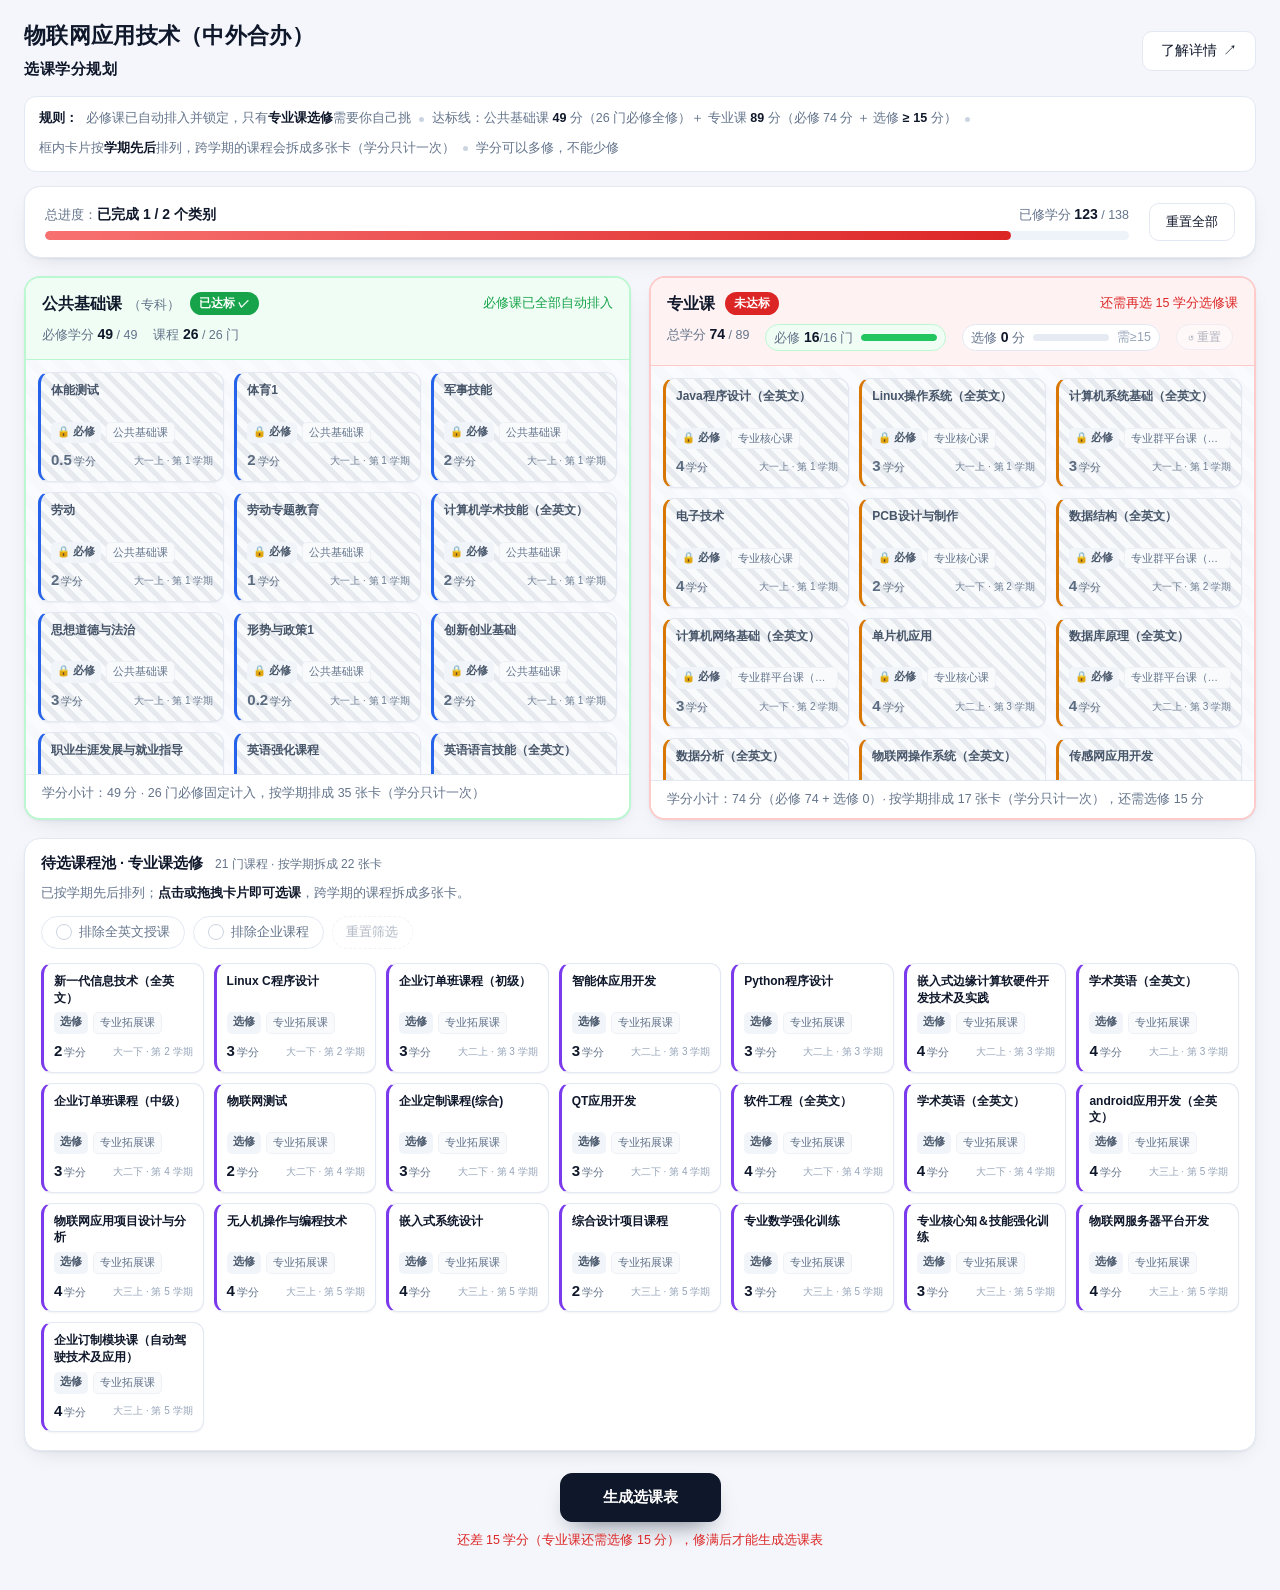
==== index.html @ 0d2ac656 "Add files via upload" ====
<!DOCTYPE html>
<html lang="zh-CN">
<head>
<meta charset="UTF-8">
<meta name="viewport" content="width=device-width, initial-scale=1">
<title>物联网应用技术（中外合办）· 选课学分规划</title>
<style>
  :root{
    --bg:#f4f6fb;
    --panel:#ffffff;
    --line:#e3e8f2;
    --text:#0f172a;
    --muted:#64748b;
    --faint:#94a3b8;
    --bad:#dc2626;
    --bad-soft:#fef2f2;
    --bad-line:#fecaca;
    --ok:#16a34a;
    --ok-soft:#f0fdf4;
    --ok-line:#bbf7d0;
    --public:#2563eb;
    --public-soft:#eff6ff;
    --req:#d97706;
    --req-soft:#fffbeb;
    --elec:#7c3aed;
    --elec-soft:#f5f3ff;
    --shadow:0 1px 2px rgba(15,23,42,.05), 0 8px 24px -12px rgba(15,23,42,.18);
  }
  *{box-sizing:border-box;}
  html,body{margin:0;padding:0;}
  body{
    background:var(--bg);
    color:var(--text);
    font-family:-apple-system,BlinkMacSystemFont,"PingFang SC","Hiragino Sans GB","Microsoft YaHei","Segoe UI",sans-serif;
    font-size:14px;
    line-height:1.5;
    padding:22px 24px 40px;
    -webkit-font-smoothing:antialiased;
  }
  .wrap{max-width:1400px;margin:0 auto;}

  /* ---------- 顶部专业标题 ---------- */
  .page-head{
    display:flex;align-items:center;gap:16px;flex-wrap:wrap;margin-bottom:16px;
  }
  .page-head-text{flex:1 1 320px;min-width:0;}
  .page-title{margin:0;font-size:22px;font-weight:700;letter-spacing:.3px;line-height:1.3;}
  .page-sub{margin:7px 0 0;font-size:15px;font-weight:700;color:var(--text);letter-spacing:.5px;}
  .detail-btn{
    flex:0 0 auto;
    border:1px solid var(--line);background:#fff;color:var(--text);
    font-family:inherit;font-size:13.5px;font-weight:500;
    padding:10px 18px;border-radius:10px;cursor:pointer;transition:.16s;
    display:inline-flex;align-items:center;gap:6px;white-space:nowrap;
    -webkit-tap-highlight-color:transparent;
  }
  .detail-btn:hover{background:#f8fafc;border-color:#cbd5e1;}
  .detail-btn:active{transform:scale(.97);}

  /* ---------- 顶部 ---------- */
  .topbar{
    background:var(--panel);border:1px solid var(--line);border-radius:16px;
    padding:16px 20px;box-shadow:var(--shadow);
    display:flex;align-items:center;gap:20px;flex-wrap:wrap;
  }
  .progress-area{flex:1;min-width:280px;}
  .progress-head{display:flex;justify-content:space-between;align-items:baseline;font-size:12.5px;color:var(--muted);margin-bottom:6px;}
  .progress-head b{font-size:14px;color:var(--text);}
  .bar{height:9px;border-radius:99px;background:#eef2f9;overflow:hidden;}
  /* 总进度条：学分不够 = 红，学分够了 = 绿 */
  .bar > i{display:block;height:100%;width:0;border-radius:99px;background:linear-gradient(90deg,#f87171,#dc2626);transition:width .35s ease, background .3s;}
  .bar.allok > i{background:linear-gradient(90deg,#4ade80,#16a34a);}
  .reset{
    border:1px solid var(--line);background:#fff;color:var(--text);
    padding:9px 16px;border-radius:10px;font-size:13px;cursor:pointer;font-family:inherit;
    transition:.18s;white-space:nowrap;
  }
  .reset:hover{background:#f8fafc;border-color:#cbd5e1;}
  .reset:active{transform:scale(.97);}

  .rules{
    margin:0 0 14px;color:var(--muted);font-size:12.5px;line-height:1.75;
    display:flex;gap:8px;align-items:center;flex-wrap:wrap;
    padding:11px 14px;background:#fff;border:1px solid var(--line);border-radius:12px;
  }
  .rules > span:first-child{color:var(--text);font-weight:600;}
  .rules b{color:var(--text);}
  .rules .dot{width:5px;height:5px;border-radius:99px;background:#cbd5e1;}

  /* ---------- 类别框 ---------- */
  .zones{display:grid;grid-template-columns:1fr 1fr;gap:18px;margin-top:18px;}
  @media (max-width:980px){.zones{grid-template-columns:1fr;}}

  .zone{
    background:var(--panel);border:2px solid var(--bad-line);border-radius:16px;
    display:flex;flex-direction:column;overflow:hidden;
    transition:border-color .25s, box-shadow .25s;
    box-shadow:var(--shadow);
  }
  .zone.ok{border-color:var(--ok-line);}
  .zone.over{border-color:#93c5fd;box-shadow:0 0 0 4px #dbeafe;}
  .zone.deny{animation:shake .38s;}
  @keyframes shake{
    0%,100%{transform:translateX(0);}
    20%{transform:translateX(-6px);}
    45%{transform:translateX(5px);}
    70%{transform:translateX(-3px);}
  }
  .zone-head{padding:14px 16px;background:var(--bad-soft);border-bottom:1px solid var(--bad-line);transition:.25s;}
  .zone.ok .zone-head{background:var(--ok-soft);border-bottom-color:var(--ok-line);}
  .zh-row1{display:flex;align-items:center;gap:10px;flex-wrap:wrap;}
  .zh-title{font-size:15.5px;font-weight:600;display:flex;align-items:baseline;gap:6px;}
  .zh-title small{font-weight:400;color:var(--muted);font-size:12.5px;}
  .badge{
    font-size:11.5px;padding:3px 9px;border-radius:99px;font-weight:600;
    background:var(--bad);color:#fff;white-space:nowrap;
  }
  .zone.ok .badge{background:var(--ok);}
  .zh-msg{margin-left:auto;font-size:12.5px;color:var(--bad);font-weight:500;text-align:right;}
  .zone.ok .zh-msg{color:var(--ok);}
  .zh-stats{display:flex;gap:16px;flex-wrap:wrap;margin-top:9px;font-size:12.5px;color:var(--muted);}
  .zh-stats b{color:var(--text);font-size:14px;}
  .mini{display:flex;align-items:center;gap:8px;padding:2px 8px;border-radius:99px;background:#fff;border:1px solid var(--line);}
  .mini .bar{width:76px;height:7px;background:#e6ebf3;}
  .mini .bar > i{background:#f59e0b;}
  .mini.done{border-color:var(--ok-line);background:var(--ok-soft);}
  .mini.done .bar > i{background:#22c55e;}
  /* 选修进度条后面的「重置」按钮（清空已选选修课） */
  .mini-btn{
    display:inline-flex;align-items:center;gap:4px;
    border:1px solid var(--line);background:#fff;color:var(--muted);
    font-family:inherit;font-size:12px;line-height:1;
    padding:0 11px;height:26px;border-radius:99px;white-space:nowrap;
    cursor:pointer;transition:.15s;-webkit-tap-highlight-color:transparent;
  }
  .mini-btn:hover{border-color:#cbd5e1;color:var(--text);background:#f8fafc;}
  .mini-btn:active{transform:scale(.95);}
  .mini-btn.empty{opacity:.5;}

  .zone-body{
    padding:12px;min-height:190px;max-height:46vh;overflow-y:auto;
    background:
      repeating-linear-gradient(45deg,#fafbfe 0 10px,#f6f8fc 10px 20px);
    display:grid;grid-template-columns:repeat(auto-fill,minmax(160px,1fr));
    /* 关键：显式声明行为 max-content。否则本容器是"有确定高度的滚动容器"时，
       Blink 会按 min-content 算行高（=卡片 min-height 96px），
       内容更高的卡片就会把底部学分挤出卡片外。 */
    grid-auto-rows:max-content;
    gap:10px;align-content:start;flex:1;
  }
  .zone-body::-webkit-scrollbar{width:8px;}
  .zone-body::-webkit-scrollbar-thumb{background:#d8dfec;border-radius:99px;}
  .zone-body.empty{display:flex;align-items:center;justify-content:center;}
  .zone-body.empty::after{
    content:attr(data-ph);color:var(--faint);font-size:13px;
    border:1.5px dashed #cbd5e1;border-radius:12px;padding:26px 34px;text-align:center;
  }
  .zone-foot{padding:9px 16px;border-top:1px solid var(--line);font-size:12.5px;color:var(--muted);background:#fff;}

  /* ---------- 卡片 ---------- */
  /* 关键：卡片内所有文本一律单行截断，卡片高度因此完全确定，不会出现"内容把学分挤出卡片" */
  .card{
    background:#fff;border:1px solid var(--line);border-left:3px solid var(--public);
    border-radius:11px;padding:9px 10px;cursor:grab;user-select:none;
    box-shadow:0 1px 2px rgba(15,23,42,.05);
    transition:transform .15s, box-shadow .15s, border-color .15s;
    display:flex;flex-direction:column;gap:6px;min-height:96px;min-width:0;
  }
  .card:hover{transform:translateY(-2px);box-shadow:0 6px 16px -8px rgba(15,23,42,.35);}
  .card:active{cursor:grabbing;}
  .card.dragging{opacity:.4;transform:scale(.96);}
  .card.c-major-req{border-left-color:var(--req);}
  .card.c-major-elec{border-left-color:var(--elec);}
  /* 必修课：开局已自动排入，固定不可拖动 */
  .card.locked{position:relative;cursor:default;background:#f8fafc;}
  .card.locked::after{
    content:'';position:absolute;inset:0;border-radius:9px;pointer-events:none;
    background:repeating-linear-gradient(45deg,
      rgba(100,116,139,.12) 0px, rgba(100,116,139,.12) 5px,
      rgba(100,116,139,0)   5px, rgba(100,116,139,0)   12px);
  }
  .card.locked > *{position:relative;z-index:1;}
  .card.locked:hover{transform:none;box-shadow:0 1px 2px rgba(15,23,42,.05);}
  .card.locked:active{cursor:default;}
  .card.locked .c-name{color:#475569;}
  .card.locked .c-credit,.card.locked .c-credit b{color:#5b6b80;}
  .c-lock{font-size:10px;color:#6f7f95;white-space:nowrap;}
  /* 课程名：字号调小 + 固定两行高度。
     固定高度让卡片的字高贡献确定，网格行高不会再被算小 → 学分永远不会被挤出卡片。
     （此前用 -webkit-line-clamp 时它的内在高度贡献不可靠，是名字消失/内容溢出的根源。） */
  .c-name{font-size:12px;font-weight:600;line-height:1.4;
    flex:0 0 auto;min-width:0;height:2.8em;overflow:hidden;
    word-break:break-word;overflow-wrap:anywhere;}
  /* 标签行：永不换行，属性标签按需省略 */
  .c-meta{display:flex;gap:5px;flex-wrap:nowrap;flex:0 0 auto;min-width:0;overflow:hidden;}
  .tag{font-size:10.5px;padding:2px 6px;border-radius:5px;white-space:nowrap;line-height:1.5;}
  .t-type{background:#f1f5f9;color:#475569;font-weight:600;flex:0 0 auto;}
  .t-attr{background:#f8fafc;color:var(--muted);border:1px solid #eef2f7;
    flex:0 1 auto;min-width:0;overflow:hidden;text-overflow:ellipsis;}
  .c-foot{margin-top:auto;display:flex;align-items:center;justify-content:space-between;
    gap:5px;flex:0 0 auto;min-width:0;}
  .c-credit{font-size:11px;color:var(--muted);flex:0 0 auto;white-space:nowrap;}
  .c-credit b{font-size:15px;color:var(--text);margin-right:2px;}
  /* 学期标签形如「大三上 · 第 5 学期」，字数固定，字号略小以留出安全余量（跨平台字体差异也不会断尾） */
  .c-term,.c-lock{min-width:0;overflow:hidden;text-overflow:ellipsis;white-space:nowrap;text-align:right;}
  .c-term{font-size:10px;color:var(--faint);}
  .c-cat{font-size:10px;color:#cbd5e1;}

  /* ---------- 课程池 ---------- */
  .pool{
    margin-top:18px;background:var(--panel);border:1px solid var(--line);
    border-radius:16px;padding:14px 16px 18px;box-shadow:var(--shadow);
  }
  .pool-head{display:flex;align-items:center;gap:12px;flex-wrap:wrap;margin-bottom:8px;}
  .pool-head h2{font-size:14.5px;margin:0;font-weight:600;}
  .pool-head .count{font-size:12px;color:var(--muted);}
  .pool-desc{margin:0 0 12px;font-size:12.5px;color:var(--muted);line-height:1.7;}
  .pool-desc b{color:var(--text);}
  .pool-tools{display:flex;gap:8px;flex-wrap:wrap;margin-bottom:14px;}
  /* 筛选器开关（去掉斜杠式开关，用圆点 + aria-pressed 表示状态） */
  .opt-chip{
    display:inline-flex;align-items:center;gap:7px;
    border:1px solid var(--line);background:#fff;color:var(--muted);
    font-family:inherit;font-size:12.5px;padding:7px 14px;border-radius:99px;
    cursor:pointer;transition:.16s;-webkit-tap-highlight-color:transparent;
  }
  .opt-chip::before{
    content:'';width:14px;height:14px;border-radius:50%;
    border:1.5px solid #cbd5e1;flex:0 0 auto;transition:.16s;
  }
  .opt-chip:hover{border-color:#cbd5e1;color:var(--text);}
  .opt-chip:active{transform:scale(.97);}
  .opt-chip[aria-pressed="true"]{background:#0f172a;border-color:#0f172a;color:#fff;}
  .opt-chip[aria-pressed="true"]::before{
    border-color:#fff;background:#fff;box-shadow:inset 0 0 0 3px #0f172a;
  }
  /* 「重置筛选」：动作按钮而非开关，无圆点，样式更轻 */
  .opt-chip.plain{padding-left:13px;color:#64748b;border-style:dashed;}
  .opt-chip.plain::before{display:none;}
  .opt-chip.plain:hover{background:#f8fafc;border-style:solid;border-color:#cbd5e1;color:var(--text);}
  /* 没有任何筛选器开启时置灰（点了会提示无需重置） */
  .opt-chip.plain.empty{opacity:.5;}
  .opt-chip.plain.empty:hover{background:#fff;border-style:dashed;border-color:var(--line);color:#64748b;}
  .pool-body{
    display:grid;grid-template-columns:repeat(auto-fill,minmax(160px,1fr));
    grid-auto-rows:max-content;   /* 同上：行高按内容算，避免卡片内容溢出卡片 */
    gap:10px;align-content:start;min-height:120px;
  }
  .pool-body.over{outline:2px dashed #93c5fd;outline-offset:6px;border-radius:12px;}
  .pool-empty{grid-column:1/-1;color:var(--faint);font-size:13px;text-align:center;padding:30px 0;}

  /* ---------- 提示 ---------- */
  #toast{
    position:fixed;left:50%;bottom:28px;transform:translate(-50%,26px);
    background:#0f172a;color:#fff;font-size:13px;padding:11px 20px;border-radius:11px;
    opacity:0;pointer-events:none;transition:.28s;z-index:99;box-shadow:0 12px 30px -10px rgba(0,0,0,.5);max-width:80vw;
  }
  #toast.show{opacity:1;transform:translate(-50%,0);}
  .done-banner{
    display:none;margin-top:14px;padding:12px 18px;border-radius:12px;
    background:var(--ok-soft);border:1px solid var(--ok-line);color:#15803d;
    font-size:13.5px;font-weight:600;align-items:center;gap:9px;
  }
  .done-banner.show{display:flex;}

  /* ---------- 返回顶部（右下角，距底部 = 视口高度的 1/5） ---------- */
  .to-top{
    position:fixed;right:20px;z-index:120;
    bottom:20vh;                    /* 五分之一处（旧浏览器兜底） */
    bottom:max(24px, 20vh);         /* 视口很矮时至少留 24px，避免贴底 */
    width:46px;height:46px;border-radius:50%;
    border:1px solid #0f172a;background:#0f172a;color:#fff;
    font-family:inherit;font-size:19px;line-height:1;cursor:pointer;
    display:flex;align-items:center;justify-content:center;
    box-shadow:0 10px 24px -8px rgba(15,23,42,.5);
    opacity:0;visibility:hidden;pointer-events:none;transform:translateY(12px);
    transition:opacity .22s, transform .22s, visibility 0s .22s, background .15s, border-color .15s;
    -webkit-tap-highlight-color:transparent;
  }
  .to-top.show{
    opacity:1;visibility:visible;pointer-events:auto;transform:none;
    transition:opacity .22s, transform .22s, visibility 0s 0s, background .15s, border-color .15s;
  }
  .to-top:hover{background:#1e293b;border-color:#1e293b;}
  .to-top:active{transform:scale(.93);}

  /* ---------- 达标提示框 ---------- */
  .modal-mask{
    position:fixed;inset:0;z-index:200;padding:20px;
    background:rgba(15,23,42,.42);
    display:flex;align-items:center;justify-content:center;
    opacity:0;transition:opacity .22s;
  }
  .modal-mask[hidden]{display:none;}
  .modal-mask.show{opacity:1;}
  .modal{
    width:100%;max-width:400px;background:#fff;border-radius:16px;
    padding:24px 20px 18px;text-align:center;
    box-shadow:0 24px 64px -20px rgba(15,23,42,.55);
    transform:translateY(14px) scale(.97);transition:transform .22s;
  }
  .modal-mask.show .modal{transform:none;}
  .modal-icon{font-size:32px;line-height:1;}
  .modal-title{margin:12px 0 0;font-size:16.5px;font-weight:600;letter-spacing:.2px;}
  .modal-text{margin:10px 0 0;font-size:13.5px;color:var(--muted);line-height:1.7;}
  .modal-text b{color:var(--text);}
  .modal-actions{display:flex;gap:10px;margin-top:20px;}
  .modal-btn{
    flex:1 1 0;min-width:0;padding:12px 14px;border-radius:11px;
    border:1px solid var(--line);background:#fff;color:var(--text);
    font-family:inherit;font-size:14px;cursor:pointer;transition:.15s;
    -webkit-tap-highlight-color:transparent;
  }
  .modal-btn:hover{background:#f8fafc;}
  .modal-btn:active{transform:scale(.98);}
  .modal-btn.primary{background:#0f172a;border-color:#0f172a;color:#fff;font-weight:500;}
  .modal-btn.primary:hover{background:#1e293b;border-color:#1e293b;}

  /* ---------- 页面最底部：生成选课表 ---------- */
  .bottom-actions{
    margin-top:22px;display:flex;flex-direction:column;align-items:center;gap:9px;
  }
  .gen-btn{
    font-family:inherit;font-size:15px;font-weight:600;color:#fff;
    background:#0f172a;border:1px solid #0f172a;border-radius:12px;
    padding:14px 42px;cursor:pointer;transition:.16s;
    box-shadow:0 12px 26px -14px rgba(15,23,42,.75);
    display:inline-flex;align-items:center;justify-content:center;gap:8px;
    -webkit-tap-highlight-color:transparent;
  }
  .gen-btn:hover{background:#1e293b;border-color:#1e293b;}
  .gen-btn:active{transform:scale(.98);}
  .bottom-hint{margin:0;font-size:12.5px;color:var(--bad);text-align:center;}
  .bottom-hint.ok{color:var(--ok);}

  /* ---------- 选课表（覆盖网页的白色图层） ---------- */
  .schedule{
    position:fixed;inset:0;z-index:300;background:#fff;
    display:flex;flex-direction:column;
    opacity:0;transform:translateY(10px);
    transition:opacity .24s, transform .24s;
  }
  .schedule[hidden]{display:none;}
  .schedule.show{opacity:1;transform:none;}
  .schedule-head{
    flex:0 0 auto;display:flex;align-items:center;gap:12px;flex-wrap:wrap;
    padding:12px 18px;background:#fff;border-bottom:1px solid var(--line);
  }
  .back-btn{
    border:1px solid var(--line);background:#fff;color:var(--text);
    font-family:inherit;font-size:13.5px;padding:8px 14px;border-radius:10px;cursor:pointer;
    display:inline-flex;align-items:center;gap:5px;transition:.15s;white-space:nowrap;
    -webkit-tap-highlight-color:transparent;
  }
  .back-btn:hover{background:#f8fafc;border-color:#cbd5e1;}
  .back-btn:active{transform:scale(.97);}
  .schedule-titles{flex:1 1 auto;min-width:0;}
  .schedule-title{margin:0;font-size:16px;font-weight:600;}
  .schedule-sub{margin:2px 0 0;font-size:12px;color:var(--muted);}
  .schedule-legend{display:flex;gap:14px;flex-wrap:wrap;font-size:12px;color:var(--muted);}
  .schedule-legend .lg{display:inline-flex;align-items:center;gap:5px;}
  .schedule-legend .lg::before{content:'';width:9px;height:9px;border-radius:3px;display:block;}
  .lg-pub::before{background:#2563eb;}
  .lg-req::before{background:#d97706;}
  .lg-elec::before{background:#7c3aed;}

  /* 导出 PDF（右上角，绿色） */
  .pdf-btn{
    border:1px solid #16a34a;background:#16a34a;color:#fff;
    font-family:inherit;font-size:13.5px;font-weight:600;padding:8px 16px;border-radius:10px;
    cursor:pointer;display:inline-flex;align-items:center;gap:6px;white-space:nowrap;
    transition:.15s;-webkit-tap-highlight-color:transparent;
    box-shadow:0 6px 14px -8px rgba(22,163,74,.9);
  }
  .pdf-btn:hover{background:#15803d;border-color:#15803d;}
  .pdf-btn:active{transform:scale(.97);}

  .schedule-body{flex:1 1 auto;overflow:auto;-webkit-overflow-scrolling:touch;padding-bottom:24px;}
  .schedule-table{width:100%;table-layout:fixed;border-collapse:separate;border-spacing:0;}
  .schedule-table thead th{
    position:sticky;top:0;z-index:2;background:#f8fafc;
    font-size:12.5px;font-weight:600;padding:10px 8px;text-align:left;
    border-bottom:1px solid var(--line);border-right:1px solid var(--line);
  }
  .schedule-table th.corner{width:58px;color:var(--muted);font-weight:500;}
  .schedule-table th.rowhead{
    width:58px;background:#f8fafc;font-size:13px;font-weight:600;
    text-align:center;vertical-align:middle;padding:10px 4px;
    border-right:1px solid var(--line);border-bottom:1px solid var(--line);
  }
  .schedule-table td{
    vertical-align:top;padding:0;
    border-right:1px solid var(--line);border-bottom:1px solid var(--line);
  }
  .cell-head{font-size:11.5px;color:var(--faint);padding:6px 9px;border-bottom:1px dashed #eef2f7;}
  .cell-list{display:flex;flex-direction:column;gap:4px;padding:8px 9px;}
  .s-chip{
    font-size:12px;line-height:1.35;padding:4px 7px;border-radius:6px;
    background:#f8fafc;color:var(--text);
    border-left:3px solid var(--public);word-break:break-word;
  }
  .s-chip.s-req{border-left-color:var(--req);}
  .s-chip.s-elec{border-left-color:var(--elec);background:#fcfaff;}
  .cell-empty{font-size:12px;color:#cbd5e1;}

  /* 打印 / 导出 PDF 的样式不写在这里：需要在「选课表打开时」才生效，
     而 @page{size:landscape} 无法用选择器限定范围。改由 JS 动态注入一份
     <style media="print">（见 SCHEDULE_PRINT_CSS / enablePrintScope），
     这样平时直接 ⌘P 打印主页面完全不受影响。 */

  /* ---------- 手机端适配 ---------- */
  @media (max-width:640px){
    body{padding:14px 12px 32px;}
    /* 顶部专业标题：标题独占一行，详情按钮整行通栏便于点按 */
    .page-head{gap:12px;margin-bottom:14px;}
    .page-head-text{flex:1 1 100%;}
    .page-title{font-size:19px;}
    .page-sub{font-size:14px;}
    .detail-btn{width:100%;justify-content:center;padding:12px 16px;font-size:14px;}
    .topbar{padding:14px;gap:12px;border-radius:14px;}
    .progress-area{min-width:100%;}
    .topbar .reset{width:100%;padding:12px;font-size:14px;border-radius:11px;}
    .rules{font-size:12px;gap:6px;padding:10px 12px;margin-bottom:12px;}

    .zones{gap:14px;margin-top:14px;}
    .zone-head{padding:12px;}
    .zh-row1{gap:8px;}
    .zh-title{font-size:15px;}
    .zh-msg{margin-left:0;width:100%;text-align:left;}
    .zh-stats{gap:8px 10px;font-size:12px;}
    .zh-stats b{font-size:13.5px;}
    .mini{padding:3px 9px;gap:7px;}
    .mini .bar{width:52px;}
    /* 手机上放大点按区域，方便手指操作 */
    .mini-btn{height:36px;padding:0 16px;font-size:13px;}
    .zone-body{padding:10px;min-height:150px;gap:8px;
      grid-template-columns:repeat(auto-fill,minmax(146px,1fr));}
    .zone-foot{font-size:12px;padding:9px 12px;}

    .pool{padding:12px 12px 16px;border-radius:14px;}
    .pool-head{gap:8px;}
    .pool-head h2{font-size:14px;}
    .pool-desc{font-size:12px;}
    .pool-tools{margin-bottom:12px;}
    .opt-chip{padding:10px 16px;font-size:13px;}   /* 手机上加大点按区域 */
    .pool-body{gap:8px;grid-template-columns:repeat(auto-fill,minmax(146px,1fr));}

    /* 底部生成按钮：手机上整行通栏，点按更方便 */
    .bottom-actions{margin-top:16px;gap:8px;}
    .gen-btn{width:100%;padding:15px 16px;font-size:15.5px;}
    .bottom-hint{font-size:11.5px;line-height:1.6;}

    #toast{left:12px;right:12px;bottom:82px;max-width:none;transform:translateY(26px);}
    #toast.show{transform:translateY(0);}

    /* 返回顶部：手机上加大点按面积，位置同样保持在视口高度的 1/5 处 */
    .to-top{right:14px;bottom:20vh;bottom:max(18px, 20vh);width:50px;height:50px;font-size:21px;}

    .modal-mask{padding:16px;align-items:center;}
    .modal{padding:22px 16px 16px;border-radius:15px;}
    .modal-title{font-size:16px;}
    .modal-text{font-size:13px;}
    .modal-btn{padding:13px 12px;font-size:14.5px;}

    /* 选课表：手机上压缩首列与标签字号，保证两列学期仍可读 */
    .schedule-head{padding:10px 12px;gap:8px;}
    .back-btn{padding:10px 14px;font-size:14px;}
    .schedule-title{font-size:15px;}
    .schedule-sub{font-size:11.5px;}
    .schedule-legend{width:100%;font-size:11.5px;gap:12px;}
    /* 绿色导出按钮：手机上整行通栏，方便手指点按 */
    .pdf-btn{width:100%;justify-content:center;padding:12px;font-size:14.5px;}
    .schedule-table th.corner,.schedule-table th.rowhead{width:44px;font-size:12px;}
    .schedule-table thead th{font-size:12px;padding:9px 6px;}
    .cell-head{font-size:11px;padding:5px 6px;}
    .cell-list{padding:6px;gap:3px;}
    .s-chip{font-size:11.5px;padding:4px 6px;}
  }
</style>
</head>
<body>
<div class="wrap">

  <!-- 网页顶部：专业标题 + 了解详情 -->
  <header class="page-head">
    <div class="page-head-text">
      <h1 class="page-title">物联网应用技术（中外合办）</h1>
      <p class="page-sub">选课学分规划</p>
    </div>
    <button class="detail-btn" id="btn-detail" type="button"
            title="将在新标签页打开中外合作办学监管平台与学校专业介绍两个页面">了解详情 <span aria-hidden="true">↗</span></button>
  </header>

  <div class="rules">
    <span>规则：</span>
    <span>必修课已自动排入并锁定，只有<b>专业课选修</b>需要你自己挑</span>
    <span class="dot"></span>
    <span>达标线：公共基础课 <b>49</b> 分（26 门必修全修）＋ 专业课 <b>89</b> 分（必修 74 分 ＋ 选修 <b>≥ 15</b> 分）</span>
    <span class="dot"></span>
    <span>框内卡片按<b>学期先后</b>排列，跨学期的课程会拆成多张卡（学分只计一次）</span>
    <span class="dot"></span>
    <span>学分可以多修，不能少修</span>
  </div>

  <div class="topbar">
    <div class="progress-area">
      <div class="progress-head">
        <span>总进度：<b id="p-cat">已完成 0 / 2 个类别</b></span>
        <span>已修学分 <b id="p-credit">0</b> / 138</span>
      </div>
      <div class="bar" id="p-bar"><i style="width:0%"></i></div>
    </div>
    <button class="reset" id="btn-reset">重置全部</button>
  </div>

  <div class="done-banner" id="done-banner">🎉 两个类别都已达标，恭喜修满毕业要求学分！</div>

  <!-- 两个类别框 -->
  <div class="zones">
    <section class="zone" id="zone-public" data-cat="public">
      <div class="zone-head">
        <div class="zh-row1">
          <div class="zh-title">公共基础课 <small>（专科）</small></div>
          <span class="badge" id="badge-public">未达标</span>
          <span class="zh-msg" id="msg-public"></span>
        </div>
        <div class="zh-stats">
          <span>必修学分 <b id="cred-public">0</b> / 49</span>
          <span>课程 <b id="cnt-public">0</b> / 26 门</span>
        </div>
      </div>
      <div class="zone-body empty" id="body-public" data-ph="公共基础课的必修课会自动排入这里"></div>
      <div class="zone-foot" id="foot-public">学分小计：0 分（还差 49 分）</div>
    </section>

    <section class="zone" id="zone-major" data-cat="major">
      <div class="zone-head">
        <div class="zh-row1">
          <div class="zh-title">专业课</div>
          <span class="badge" id="badge-major">未达标</span>
          <span class="zh-msg" id="msg-major"></span>
        </div>
        <div class="zh-stats">
          <span>总学分 <b id="cred-major">0</b> / 89</span>
          <span class="mini" id="mini-req">
            <span>必修 <b id="cnt-req">0</b>/16 门</span>
            <span class="bar"><i id="bar-req" style="width:0%"></i></span>
          </span>
          <span class="mini" id="mini-elec">
            <span>选修 <b id="cnt-elec">0</b> 分</span>
            <span class="bar"><i id="bar-elec" style="width:0%"></i></span>
            <span style="color:var(--faint)">需≥15</span>
          </span>
          <button class="mini-btn" id="btn-reset-elec" type="button"
                  title="清空已选选修课，全部退回待选课程池">↺ 重置</button>
        </div>
      </div>
      <div class="zone-body empty" id="body-major" data-ph="把「专业课选修」的卡片拖到这里"></div>
      <div class="zone-foot" id="foot-major">学分小计：0 分（还差 89 分）</div>
    </section>
  </div>

  <!-- 课程池 -->
  <section class="pool">
    <div class="pool-head">
      <h2>待选课程池 · 专业课选修</h2>
      <span class="count" id="pool-count">0 门课程</span>
    </div>
    <p class="pool-desc">已按学期先后排列；<b>点击或拖拽卡片即可选课</b>，跨学期的课程拆成多张卡。</p>
    <div class="pool-tools">
      <button class="opt-chip" id="btn-exclude-en" type="button" aria-pressed="false"
              title="开启后不显示名称含「全英文」的选修课，已选中的会一并退课（必修课不受影响）">排除全英文授课</button>
      <button class="opt-chip" id="btn-exclude-com" type="button" aria-pressed="false"
              title="开启后不显示名称含「企业」的选修课，已选中的会一并退课（必修课不受影响）">排除企业课程</button>
      <button class="opt-chip plain" id="btn-filter-reset" type="button"
              title="把上面两个筛选器都恢复为关闭状态">重置筛选</button>
    </div>
    <div class="pool-body" id="pool-body"></div>
  </section>

  <!-- 页面最底部：生成选课表 -->
  <div class="bottom-actions">
    <button class="gen-btn" id="btn-gen-bottom" type="button">生成选课表</button>
    <p class="bottom-hint" id="bottom-hint"></p>
  </div>
</div>

<div id="toast"></div>

<!-- 返回顶部 -->
<button class="to-top" id="btn-top" type="button" aria-label="返回网页顶部" title="返回顶部">↑</button>

<!-- 选修学分达标提示框 -->
<div class="modal-mask" id="modal-elec" role="dialog" aria-modal="true" aria-labelledby="modal-title" hidden>
  <div class="modal">
    <div class="modal-icon" aria-hidden="true">🎉</div>
    <h3 class="modal-title" id="modal-title">您已选择足够的选修学分</h3>
    <p class="modal-text" id="modal-text"></p>
    <div class="modal-actions">
      <button class="modal-btn" id="modal-schedule" type="button"
              title="按学期生成一张选课表">生成选课表</button>
      <button class="modal-btn primary" id="modal-close" type="button">关闭</button>
    </div>
  </div>
</div>

<!-- 学分不足提示框 -->
<div class="modal-mask" id="modal-warn" role="dialog" aria-modal="true" aria-labelledby="warn-title" hidden>
  <div class="modal">
    <div class="modal-icon" aria-hidden="true">⚠️</div>
    <h3 class="modal-title" id="warn-title">学分还没修够</h3>
    <p class="modal-text" id="warn-text"></p>
    <div class="modal-actions">
      <button class="modal-btn primary" id="warn-close" type="button">关闭</button>
    </div>
  </div>
</div>

<!-- 选课表（覆盖在网页之上的白色图层） -->
<div class="schedule" id="schedule" role="dialog" aria-modal="true" aria-labelledby="schedule-title" hidden>
  <div class="schedule-head">
    <button class="back-btn no-print" id="schedule-back" type="button" aria-label="返回并关闭选课表">← 返回</button>
    <div class="schedule-titles">
      <h2 class="schedule-title" id="schedule-title">我的选课表</h2>
      <p class="schedule-sub" id="schedule-sub"></p>
    </div>
    <div class="schedule-legend">
      <span class="lg lg-pub">公共必修</span>
      <span class="lg lg-req">专业必修</span>
      <span class="lg lg-elec">专业选修</span>
    </div>
    <button class="pdf-btn no-print" id="btn-export-pdf" type="button"
            title="导出为 PDF：打开打印窗口后，把「目标 / 打印机」选为「另存为 PDF」即可保存">⤓ 导出 PDF</button>
  </div>
  <div class="schedule-body" id="schedule-body">
    <table class="schedule-table" id="schedule-table"></table>
  </div>
</div>

<script>
/* =========================================================
   数据来源：教学一体化服务平台.xlsx →「课程设置总表」子表
   已逐行核对下列字段（课程行 3–28 公共基础课；30–66 专业课）：
     C 课程编号 → id / D 课程名称 → name / F 课程属性 → attr
     G 课程性质 → type（必修·选修）/ H 学分 → credit / N 开设学期 → term
   公共基础课 26 门 = 49 学分（全部必修）
   专业课 必修 16 门 = 74 学分 / 选修 21 门 = 69 学分
   合计 63 门 = 192 学分（小计 49 + 143 ✓、合计 192 ✓）

   跨学期课程（term 含多个学期，页面会按学期复制成多张卡片）：
     劳动 1,2,3,4 · 体能测试 1,3,5 · 职业生涯发展与就业指导 1,2,5
     英语强化课程 1,2 · 英语语言技能（全英文）1,2 · 岗位实习 5,6
     学术英语（全英文）3,4
   注意：term 一律写成学期升序；表中「体能测试」原为 3,1,5，已整理为 1,3,5。
   ========================================================= */
const COURSES = [
  /* ---------- 公共基础课（专科）· 26 门 · 49 学分 ---------- */
  {id:'05010111283', name:'智能内核与实体创造（专）',                 cat:'public', type:'必修', attr:'公共基础课', credit:2,   term:'2'},
  {id:'0501011135',  name:'体能测试',                                 cat:'public', type:'必修', attr:'公共基础课', credit:0.5, term:'1,3,5'},
  {id:'05010124921', name:'体育1',                                    cat:'public', type:'必修', attr:'公共基础课', credit:2,   term:'1'},
  {id:'05010124922', name:'体育2',                                    cat:'public', type:'必修', attr:'公共基础课', credit:2,   term:'2'},
  {id:'05010124923', name:'体育3',                                    cat:'public', type:'必修', attr:'公共基础课', credit:2,   term:'3'},
  {id:'0601010755',  name:'军事技能',                                 cat:'public', type:'必修', attr:'公共基础课', credit:2,   term:'1'},
  {id:'0601010761',  name:'劳动',                                     cat:'public', type:'必修', attr:'公共基础课', credit:2,   term:'1,2,3,4'},
  {id:'0601010783',  name:'劳动专题教育',                             cat:'public', type:'必修', attr:'公共基础课', credit:1,   term:'1'},
  {id:'0601011623',  name:'大学生健康与安全教育',                     cat:'public', type:'必修', attr:'公共基础课', credit:2,   term:'2'},
  {id:'0601012110',  name:'军事理论',                                 cat:'public', type:'必修', attr:'公共基础课', credit:2,   term:'2'},
  {id:'0701016430',  name:'人工智能导论',                             cat:'public', type:'必修', attr:'公共基础课', credit:3.5, term:'2'},
  {id:'0701017611',  name:'计算机学术技能（全英文）',                 cat:'public', type:'必修', attr:'公共基础课', credit:2,   term:'1'},
  {id:'10010111115', name:'毛泽东思想和中国特色社会主义理论体系概论', cat:'public', type:'必修', attr:'公共基础课', credit:2,   term:'3'},
  {id:'10010111116', name:'思想道德与法治',                           cat:'public', type:'必修', attr:'公共基础课', credit:3,   term:'1'},
  {id:'10010111117', name:'习近平新时代中国特色社会主义思想概论',   cat:'public', type:'必修', attr:'公共基础课', credit:3,   term:'4'},
  {id:'10010111263', name:'形势与政策1',                              cat:'public', type:'必修', attr:'公共基础课', credit:0.2, term:'1'},
  {id:'10010111264', name:'形势与政策2',                              cat:'public', type:'必修', attr:'公共基础课', credit:0.2, term:'2'},
  {id:'10010111265', name:'形势与政策3',                              cat:'public', type:'必修', attr:'公共基础课', credit:0.2, term:'3'},
  {id:'10010111266', name:'形势与政策4',                              cat:'public', type:'必修', attr:'公共基础课', credit:0.2, term:'4'},
  {id:'10010111267', name:'形势与政策5',                              cat:'public', type:'必修', attr:'公共基础课', credit:0.2, term:'5'},
  {id:'10010111273', name:'国家安全教育',                             cat:'public', type:'必修', attr:'公共基础课', credit:1,   term:'2'},
  {id:'10010112072', name:'新时代实践教育（专）',                     cat:'public', type:'必修', attr:'公共基础课', credit:2,   term:'4'},
  {id:'1101010251',  name:'创新创业基础',                             cat:'public', type:'必修', attr:'公共基础课', credit:2,   term:'1'},
  {id:'11010110014', name:'职业生涯发展与就业指导',                   cat:'public', type:'必修', attr:'公共基础课', credit:2,   term:'1,2,5'},
  {id:'1401018436',  name:'英语强化课程',                             cat:'public', type:'必修', attr:'公共基础课', credit:6,   term:'1,2'},
  {id:'1401019481',  name:'英语语言技能（全英文）',                   cat:'public', type:'必修', attr:'公共基础课', credit:4,   term:'1,2'},

  /* ---------- 专业课 · 必修 16 门 · 74 学分 ---------- */
  {id:'0101018854',  name:'岗位实习',                                 cat:'major', type:'必修', attr:'专业综合技能（含实践）课', credit:24, term:'5,6'},
  {id:'0301016567',  name:'PCB设计与制作',                            cat:'major', type:'必修', attr:'专业核心课',               credit:2,  term:'2'},
  {id:'0701014613',  name:'毕业设计',                                 cat:'major', type:'必修', attr:'专业综合技能（含实践）课', credit:4,  term:'5'},
  {id:'0701016134',  name:'传感网应用开发',                           cat:'major', type:'必修', attr:'专业核心课',               credit:6,  term:'4'},
  {id:'0701017610',  name:'LSEPIs法律、社会、道德与专业（全英文）',   cat:'major', type:'必修', attr:'专业群平台课（专业基础课）', credit:2, term:'4'},
  {id:'0701017614',  name:'Java程序设计（全英文）',                   cat:'major', type:'必修', attr:'专业核心课',               credit:4,  term:'1'},
  {id:'0701017618',  name:'数据结构（全英文）',                       cat:'major', type:'必修', attr:'专业群平台课（专业基础课）', credit:4, term:'2'},
  {id:'0701017621',  name:'单片机应用',                               cat:'major', type:'必修', attr:'专业核心课',               credit:4,  term:'3'},
  {id:'0701019488',  name:'数据库原理（全英文）',                     cat:'major', type:'必修', attr:'专业群平台课（专业基础课）', credit:4, term:'3'},
  {id:'1401019229',  name:'Linux操作系统（全英文）',                  cat:'major', type:'必修', attr:'专业核心课',               credit:3,  term:'1'},
  {id:'1401019230',  name:'计算机系统基础（全英文）',                 cat:'major', type:'必修', attr:'专业群平台课（专业基础课）', credit:3, term:'1'},
  {id:'1401019231',  name:'数据分析（全英文）',                       cat:'major', type:'必修', attr:'专业群平台课（专业基础课）', credit:3, term:'3'},
  {id:'1401019234',  name:'传感器技术及应用（全英文）',               cat:'major', type:'必修', attr:'专业核心课',               credit:2,  term:'4'},
  {id:'1401019236',  name:'计算机网络基础（全英文）',                 cat:'major', type:'必修', attr:'专业群平台课（专业基础课）', credit:3, term:'2'},
  {id:'1401019237',  name:'物联网操作系统（全英文）',                 cat:'major', type:'必修', attr:'专业群平台课（专业基础课）', credit:2, term:'3'},
  {id:'1401019485',  name:'电子技术',                                 cat:'major', type:'必修', attr:'专业核心课',               credit:4,  term:'1'},

  /* ---------- 专业课 · 选修 21 门 · 69 学分 ---------- */
  {id:'0302016592',  name:'企业订单班课程（初级）',                   cat:'major', type:'选修', attr:'专业拓展课', credit:3, term:'3'},
  {id:'0302016594',  name:'企业订单班课程（中级）',                   cat:'major', type:'选修', attr:'专业拓展课', credit:3, term:'4'},
  {id:'07010110110', name:'智能体应用开发',                           cat:'major', type:'选修', attr:'专业拓展课', credit:3, term:'3'},
  {id:'0701017622',  name:'android应用开发（全英文）',                cat:'major', type:'选修', attr:'专业拓展课', credit:4, term:'5'},
  {id:'0702015562',  name:'物联网测试',                               cat:'major', type:'选修', attr:'专业拓展课', credit:2, term:'4'},
  {id:'0702015572',  name:'物联网应用项目设计与分析',                 cat:'major', type:'选修', attr:'专业拓展课', credit:4, term:'5'},
  {id:'0702016985',  name:'无人机操作与编程技术',                     cat:'major', type:'选修', attr:'专业拓展课', credit:4, term:'5'},
  {id:'0702017016',  name:'企业定制课程(综合)',                       cat:'major', type:'选修', attr:'专业拓展课', credit:3, term:'4'},
  {id:'0702017038',  name:'嵌入式系统设计',                           cat:'major', type:'选修', attr:'专业拓展课', credit:4, term:'5'},
  {id:'0702017163',  name:'综合设计项目课程',                         cat:'major', type:'选修', attr:'专业拓展课', credit:2, term:'5'},
  {id:'0702017509',  name:'Python程序设计',                           cat:'major', type:'选修', attr:'专业拓展课', credit:3, term:'3'},
  {id:'0702017625',  name:'专业数学强化训练',                         cat:'major', type:'选修', attr:'专业拓展课', credit:3, term:'5'},
  {id:'0702017626',  name:'QT应用开发',                               cat:'major', type:'选修', attr:'专业拓展课', credit:3, term:'4'},
  {id:'0702017630',  name:'专业核心知＆技能强化训练',                 cat:'major', type:'选修', attr:'专业拓展课', credit:3, term:'5'},
  {id:'1401019232',  name:'软件工程（全英文）',                       cat:'major', type:'选修', attr:'专业拓展课', credit:4, term:'4'},
  {id:'1401019235',  name:'新一代信息技术（全英文）',                 cat:'major', type:'选修', attr:'专业拓展课', credit:2, term:'2'},
  {id:'14020110806', name:'物联网服务器平台开发',                     cat:'major', type:'选修', attr:'专业拓展课', credit:4, term:'5'},
  {id:'14020110807', name:'Linux C程序设计',                          cat:'major', type:'选修', attr:'专业拓展课', credit:3, term:'2'},
  {id:'1402019238',  name:'嵌入式边缘计算软硬件开发技术及实践',       cat:'major', type:'选修', attr:'专业拓展课', credit:4, term:'3'},
  {id:'1402019239',  name:'企业订制模块课（自动驾驶技术及应用）',     cat:'major', type:'选修', attr:'专业拓展课', credit:4, term:'5'},
  {id:'1402019480',  name:'学术英语（全英文）',                       cat:'major', type:'选修', attr:'专业拓展课', credit:4, term:'3,4'}
];

/* ================= 目标配置 ================= */
const GOAL = {
  public: { title:'公共基础课', target:49, courseCount:26 },
  major:  { title:'专业课',     target:89, reqCount:16, reqCredits:74, elecNeed:15 }
};
/* 顶部进度条的满格值 = 公基目标 49 + 专业课目标 89 = 138（而非全部课程总量 192） */
const TOTAL_CREDIT = GOAL.public.target + GOAL.major.target;

/* ================= 状态 ================= */
const PLACE = {};              // id -> 'pool' | 'public' | 'major'
let suppressClick = false;
let prevAllOk = false;
let prevElecOk = false;        // 选修学分是否已达标（用于"刚达标就弹提示框"的上升沿判断）
let lastMovedId = null;        // 最近一次被放入 / 退回的卡片，用于自动滚动定位

/* 待选课程池筛选器（只影响可选课程＝专业选修；必修课必须保留，否则学分永远修不满）
   新增筛选器只需往 FILTERS 里加一条，HTML 加同 id 的按钮即可。 */
const isEnglishCourse = c => c.name.indexOf('全英文') !== -1;   // 全英文授课
const isCompanyCourse = c => c.name.indexOf('企业')   !== -1;   // 企业（订单班 / 定制课等）
const FILTERS = [
  { key:'english', btn:'btn-exclude-en',  label:'全英文', match: isEnglishCourse },
  { key:'company', btn:'btn-exclude-com', label:'企业',   match: isCompanyCourse }
];
const FILTER_ON = {};                       // key -> boolean
FILTERS.forEach(f => FILTER_ON[f.key] = false);
/* 是否被任一已开启的筛选器排除 */
const isFilteredOut = c => FILTERS.some(f => FILTER_ON[f.key] && f.match(c));

/* 必修课 = 固定课：开局直接排进所属类别框，且不可拖动 / 不可移出 */
const isLocked = c => c.type === '必修';

function resetAll(){
  COURSES.forEach(c => PLACE[c.id] = isLocked(c) ? c.cat : 'pool');
  prevAllOk = false;
  prevElecOk = false;
}
resetAll();

const $ = id => document.getElementById(id);
const r1 = n => Math.round(n * 10) / 10;          // 消除 0.2 浮点误差
const fmt = n => (Math.round(n * 100) / 100).toString();

/* ================= 卡片模板 ================= */
/* 学期号 → 年级描述：第 1~6 学期依次对应 大一上 / 大一下 / 大二上 / 大二下 / 大三上 / 大三下 */
const TERM_GRADE = {
  1:'大一上', 2:'大一下',
  3:'大二上', 4:'大二下',
  5:'大三上', 6:'大三下'
};
const termGrade = t => TERM_GRADE[t] || '';

/* slot = { term, count, terms }：把多学期课程拆成多张卡时使用（term 为该卡对应的真实学期号） */
function cardHTML(c, slot){
  const locked = isLocked(c);
  let cls = 'card';
  if (c.cat === 'major') cls += (c.type === '必修' ? ' c-major-req' : ' c-major-elec');
  if (locked) cls += ' locked';

  const multi = !!slot && slot.count > 1;
  // 学期标签统一写成「年级描述 + 真实学期号」，例如「大三上 · 第 5 学期」
  // （不再用 1/2 这类进度式写法，避免误读；学期号在前文已说明按升序排列）
  const grade = slot ? termGrade(slot.term) : '';
  const termText = slot
    ? (grade ? `${grade} · 第 ${slot.term} 学期` : `第 ${slot.term} 学期`)
    : `学期 ${c.term}`;
  const tip = (locked
      ? `${c.name}（${c.attr} · 必修 · ${c.credit} 学分）— 必修课已自动排入，不可移动`
      : `${c.name}（${c.attr} · 选修 · ${c.credit} 学分）— 拖进专业课框即可选课`)
    + (grade ? `；开设时间：${grade}（第 ${slot.term} 学期）` : '')
    + (multi ? `；本课程开设于第 ${slot.terms.join('、')} 学期，已按学期拆成 ${slot.count} 张卡（学分只计一次）` : '');

  return `
    <div class="${cls}" draggable="${locked ? 'false' : 'true'}" data-id="${c.id}" data-term="${slot ? slot.term : ''}" title="${tip}">
      <div class="c-name">${c.name}</div>
      <div class="c-meta">
        <span class="tag t-type">${locked ? '🔒 ' : ''}${c.type}</span>
        <span class="tag t-attr">${c.attr}</span>
      </div>
      <div class="c-foot">
        <span class="c-credit"><b>${c.credit}</b>学分</span>
        <span class="${locked ? 'c-lock' : 'c-term'}">${termText}</span>
      </div>
    </div>`;
}

/* 把课程列表展开成「一张卡 = 一个学期」，再按学期升序排列（同学期保持原有课程顺序） */
function expandByTerm(list){
  const out = [];
  list.forEach(c => {
    const terms = String(c.term).split(',')
      .map(t => parseInt(t.trim(), 10))
      .filter(t => !isNaN(t))
      .sort((a, b) => a - b);
    const use = terms.length ? terms : [0];
    use.forEach(t => out.push({ c, term: t, count: use.length, terms: use }));
  });
  return out.sort((a, b) => a.term - b.term);   // sort 稳定：同学期保持原顺序
}

/* ================= 计算与渲染 ================= */
function compute(){
  const pub = COURSES.filter(c => c.cat === 'public' && PLACE[c.id] === 'public');
  const maj = COURSES.filter(c => c.cat === 'major'  && PLACE[c.id] === 'major');
  const majReq  = maj.filter(c => c.type === '必修');
  const majElec = maj.filter(c => c.type === '选修');

  const pubCred = r1(pub.reduce((s,c) => s + c.credit, 0));
  const majCred = r1(maj.reduce((s,c) => s + c.credit, 0));
  const reqCred = r1(majReq.reduce((s,c) => s + c.credit, 0));
  const elecCred= r1(majElec.reduce((s,c) => s + c.credit, 0));

  // 公共基础课：26 门全修 → 达标
  const pubOk = pub.length === GOAL.public.courseCount && pubCred >= GOAL.public.target;
  // 专业课：16 门必修全修 且 总学分 ≥ 89
  const reqOk = majReq.length === GOAL.major.reqCount;
  const credOk = majCred >= GOAL.major.target;
  const majOk = reqOk && credOk;

  return { pub, maj, majReq, majElec, majElecCred: elecCred,
           pubCred, majCred, reqCred, elecCred, pubOk, majOk, reqOk, credOk };
}

function render(){
  const s = compute();

  /* --- 待选课程池：只剩需要自己挑的选修课，同样按学期拆分并升序排列 --- */
  const poolAll = COURSES.filter(c => PLACE[c.id] === 'pool');
  /* 筛选器只作用于可选课程（选修），必修课必须保留否则学分永远修不满 */
  const activeFilters = FILTERS.filter(f => FILTER_ON[f.key]);
  const poolList = activeFilters.length ? poolAll.filter(c => !isFilteredOut(c)) : poolAll;
  const hiddenByFilter = poolAll.length - poolList.length;
  /* 各筛选器分别排除了几门（文案更清楚，例如「全英文 4 + 企业 4」） */
  const hiddenBreak = activeFilters
    .map(f => ({ label: f.label, n: poolAll.filter(f.match).length }))
    .filter(x => x.n > 0)
    .map(x => `${x.label} ${x.n}`)
    .join(' + ');
  const poolSlots = expandByTerm(poolList);
  const poolBody = $('pool-body');
  poolBody.innerHTML = poolSlots.length
    ? poolSlots.map(s => cardHTML(s.c, s)).join('')
    : `<div class="pool-empty">${hiddenByFilter ? `课程已被筛选器排除 ${hiddenByFilter} 门，暂无可选课程` : '全部选修课都已排入，专业课学分已满 🎉'}</div>`;
  $('pool-count').textContent =
    `${poolList.length} 门课程 · 按学期拆成 ${poolSlots.length} 张卡` +
    (hiddenByFilter ? `（已排除 ${hiddenByFilter} 门：${hiddenBreak}）` : '');
  /* 没有任何筛选器开启时，「重置筛选」置灰 */
  $('btn-filter-reset').classList.toggle('empty', activeFilters.length === 0);

  /* --- 两个类别框（框内按学期升序排列，多学期课程拆成多张卡；同学期保持原表顺序，必修在前） --- */
  const pubCards = renderZone('public', s.pub);
  const majCards = renderZone('major', s.maj);

  /* --- 公共基础课：全部是必修，开局即完成 --- */
  $('badge-public').textContent = s.pubOk ? '已达标 ✓' : '未达标';
  $('zone-public').classList.toggle('ok', s.pubOk);
  $('cnt-public').textContent = s.pub.length;
  $('cred-public').textContent = fmt(s.pubCred);
  $('msg-public').textContent = s.pubOk
    ? '必修课已全部自动排入'
    : `还差 ${GOAL.public.courseCount - s.pub.length} 门必修`;
  $('foot-public').textContent =
    `学分小计：${fmt(s.pubCred)} 分 · 26 门必修固定计入，按学期排成 ${pubCards} 张卡（学分只计一次）`;

  /* --- 专业课：必修固定 74 分，靠选修补到 89 --- */
  const majDiff = r1(GOAL.major.target - s.majCred);
  const elecGap = r1(GOAL.major.elecNeed - s.elecCred);
  $('badge-major').textContent = s.majOk ? '已达标 ✓' : '未达标';
  $('zone-major').classList.toggle('ok', s.majOk);
  $('cred-major').textContent = fmt(s.majCred);
  $('cnt-req').textContent = s.majReq.length;
  $('cnt-elec').textContent = fmt(s.elecCred);
  $('bar-req').style.width = Math.min(100, s.majReq.length / GOAL.major.reqCount * 100) + '%';
  $('bar-elec').style.width = Math.min(100, s.elecCred / GOAL.major.elecNeed * 100) + '%';
  $('mini-req').classList.toggle('done', s.reqOk);
  $('mini-elec').classList.toggle('done', s.elecCred >= GOAL.major.elecNeed);
  $('btn-reset-elec').classList.toggle('empty', s.majElec.length === 0);

  /* 选修学分刚达标（上升沿）→ 自动弹出提示框 */
  const elecOk = s.elecCred >= GOAL.major.elecNeed;
  if (elecOk && !prevElecOk) openElecModal(s);
  prevElecOk = elecOk;
  if (s.majOk){
    $('msg-major').textContent = `学分已修满（超修 ${fmt(-majDiff)} 分）`;
  } else if (elecGap > 0){
    $('msg-major').textContent = `还需再选 ${fmt(elecGap)} 学分选修课`;
  } else {
    $('msg-major').textContent = `总学分还差 ${fmt(majDiff)} 分`;
  }
  $('foot-major').textContent =
    `学分小计：${fmt(s.majCred)} 分（必修 ${fmt(s.reqCred)} + 选修 ${fmt(s.elecCred)}）· ` +
    `按学期排成 ${majCards} 张卡（学分只计一次）` +
    (s.majOk ? `，超出 ${fmt(r1(s.majCred - GOAL.major.target))} 分` : `，还需选修 ${fmt(elecGap)} 分`);

  /* --- 顶部总进度 --- */
  const allOk = s.pubOk && s.majOk;
  const doneCat = (s.pubOk ? 1 : 0) + (s.majOk ? 1 : 0);
  $('p-cat').textContent = `已完成 ${doneCat} / 2 个类别`;
  $('p-credit').textContent = fmt(r1(s.pubCred + s.majCred));
  $('p-bar').classList.toggle('allok', allOk);
  $('p-bar').firstElementChild.style.width =
    Math.min(100, (s.pubCred + s.majCred) / TOTAL_CREDIT * 100) + '%';
  $('done-banner').classList.toggle('show', allOk);

  if (allOk && !prevAllOk) toast('🎉 两个类别都达标了，毕业学分修满！');
  prevAllOk = allOk;

  /* --- 页面最底部的生成按钮提示 --- */
  const totalGap = r1(GOAL.public.target + GOAL.major.target - (s.pubCred + s.majCred));
  $('bottom-hint').textContent = allOk
    ? '学分已修满，可以直接生成选课表'
    : `还差 ${fmt(totalGap)} 学分（专业课还需选修 ${fmt(elecGap)} 分），修满后才能生成选课表`;
  $('bottom-hint').classList.toggle('ok', allOk);

  bindCardEvents();
  revealLastMoved();
}

/* 让刚放入 / 退回的那张卡片滚进可视范围（只滚动框内，不动整页） */
function revealLastMoved(){
  if (!lastMovedId) return;
  const el = document.querySelector('.card[data-id="' + lastMovedId + '"]');
  lastMovedId = null;
  if (!el) return;
  const box = el.closest('.zone-body');
  if (!box) { el.scrollIntoView({block:'nearest'}); return; }
  const b = box.getBoundingClientRect(), r = el.getBoundingClientRect();
  if (r.top < b.top || r.bottom > b.bottom) box.scrollTop += (r.top - b.top) - 10;
}

/* 渲染一个类别框；返回实际渲染出的卡片张数（多学期课程会拆成多张） */
function renderZone(cat, list){
  const body = $('body-' + cat);
  const slots = expandByTerm(list);
  body.innerHTML = slots.map(s => cardHTML(s.c, s)).join('');
  body.classList.toggle('empty', slots.length === 0);
  return slots.length;
}

/* ================= 交互：拖拽 ================= */
function bindCardEvents(){
  document.querySelectorAll('.card').forEach(el => {
    const course = COURSES.find(c => c.id === el.dataset.id);
    if (!course) return;

    /* 必修课：固定卡片，不绑定任何拖拽 / 点击操作 */
    if (isLocked(course)){
      el.addEventListener('mousedown', () => toast(`《${course.name}》是必修课，已固定排入，不可移动`));
      return;
    }

    el.addEventListener('dragstart', e => {
      e.dataTransfer.setData('text/plain', el.dataset.id);
      e.dataTransfer.effectAllowed = 'move';
      el.classList.add('dragging');
    });
    el.addEventListener('dragend', () => {
      el.classList.remove('dragging');
      suppressClick = true;
      setTimeout(() => suppressClick = false, 60);
    });
    el.addEventListener('click', () => {
      if (suppressClick) return;
      const id = el.dataset.id;
      if (PLACE[id] === 'pool'){
        PLACE[id] = course.cat;                     // 点击 → 选课，放进所属类别
        toast(`已选《${course.name}》+${course.credit} 学分`);
      } else {
        PLACE[id] = 'pool';                         // 点击 → 退课，退回课程池
        toast(`已退课《${course.name}》-${course.credit} 学分`);
      }
      lastMovedId = id;
      render();
    });
  });
}

function setupDropZones(){
  document.querySelectorAll('.zone').forEach(zone => {
    const cat = zone.dataset.cat;
    const body = zone.querySelector('.zone-body');

    zone.addEventListener('dragover', e => {
      e.preventDefault();
      e.dataTransfer.dropEffect = 'move';
      zone.classList.add('over');
    });
    zone.addEventListener('dragleave', e => {
      if (!zone.contains(e.relatedTarget)) zone.classList.remove('over');
    });
    zone.addEventListener('drop', e => {
      e.preventDefault();
      zone.classList.remove('over');
      const id = e.dataTransfer.getData('text/plain');
      const course = COURSES.find(c => c.id === id);
      if (!course) return;

      if (isLocked(course)){                        // 必修课固定，不接受搬动
        zone.classList.add('deny');
        setTimeout(() => zone.classList.remove('deny'), 400);
        toast(`《${course.name}》是必修课，已固定排入，不可移动`);
        return;
      }
      if (course.cat !== cat){
        zone.classList.add('deny');
        setTimeout(() => zone.classList.remove('deny'), 400);
        toast(`《${course.name}》属于${course.cat === 'public' ? '公共基础课' : '专业课'}，不能放进这里`);
        return;
      }
      if (PLACE[id] === cat) return;
      PLACE[id] = cat;
      lastMovedId = id;
      toast(`已选《${course.name}》+${course.credit} 学分`);
      render();
    });
  });

  /* 课程池也是放置区：可以把选修课拖回来退课 */
  const poolBody = $('pool-body');
  poolBody.addEventListener('dragover', e => { e.preventDefault(); poolBody.classList.add('over'); });
  poolBody.addEventListener('dragleave', e => { if (!poolBody.contains(e.relatedTarget)) poolBody.classList.remove('over'); });
  poolBody.addEventListener('drop', e => {
    e.preventDefault();
    poolBody.classList.remove('over');
    const id = e.dataTransfer.getData('text/plain');
    const course = COURSES.find(c => c.id === id);
    if (!course || isLocked(course)) return;
    if (PLACE[id] !== 'pool'){
      PLACE[id] = 'pool';
      lastMovedId = id;
      toast(`已退课《${course.name}》-${course.credit} 学分`);
      render();
    }
  });
}

/* ================= 交互：重置 / 提示 ================= */
function clearElectives(){
  const picked = COURSES.filter(c => c.type === '选修' && PLACE[c.id] === 'major');
  if (!picked.length) return 0;
  picked.forEach(c => PLACE[c.id] = 'pool');
  return picked.length;
}

function setupReset(){
  /* 顶部：重置全部 */
  $('btn-reset').addEventListener('click', () => {
    resetAll();
    render();
    toast('已重置：选修课全部退回课程池');
  });

  /* 专业课框内（选修进度条后）：只重置已选选修课 */
  $('btn-reset-elec').addEventListener('click', () => {
    const n = clearElectives();
    if (!n){ toast('还没有选选修课，无需重置'); return; }
    render();
    toast(`已重置：${n} 门选修课退回待选课程池`);
  });
}

/* ================= 交互：了解详情（新标签页打开两个介绍页面） ================= */
const DETAIL_URLS = [
  'https://www.crs.jsj.edu.cn/aproval/localdetail/3195',            // 中外合作办学监管工作信息平台
  'https://www.gzhpu.edu.cn/wljsxy/zysz/rzrn2muqyv/content_73936'   // 学校物联网技术学院专业介绍
];

function setupDetail(){
  $('btn-detail').addEventListener('click', () => {
    /* 用 <a target="_blank"> 逐个触发：比 window.open 更不容易被拦截，
       且都在同一个用户手势内同步执行。 */
    let n = 0;
    DETAIL_URLS.forEach(url => {
      const a = document.createElement('a');
      a.href = url;
      a.target = '_blank';
      a.rel = 'noopener noreferrer';
      a.style.display = 'none';
      document.body.appendChild(a);
      a.click();
      setTimeout(() => a.remove(), 0);
      n++;
    });
    toast(`已打开 ${n} 个详情页面，若未弹出请允许本站的弹出式窗口`);
  });
}

/* ================= 交互：待选课程池筛选器（可多个并存，各自独立开关） ================= */
function setupFilter(){
  FILTERS.forEach(f => {
    const btn = $(f.btn);
    if (!btn) return;
    btn.addEventListener('click', () => {
      FILTER_ON[f.key] = !FILTER_ON[f.key];
      btn.setAttribute('aria-pressed', FILTER_ON[f.key] ? 'true' : 'false');

      /* 开启筛选时，把已经选进专业课框的同类选修一并退课（必修课不受影响） */
      let dropped = 0;
      if (FILTER_ON[f.key]){
        COURSES.forEach(c => {
          if (c.type === '选修' && f.match(c) && PLACE[c.id] === 'major'){
            PLACE[c.id] = 'pool';
            dropped++;
          }
        });
        if (dropped) prevElecOk = false;   // 退课后重新按上升沿判断达标
      }
      render();
      toast(FILTER_ON[f.key]
        ? `已排除${f.label}课程${dropped ? `，并退掉 ${dropped} 门已选的${f.label}选修` : ''}`
        : `已取消排除，${f.label}选修课重新可选`);
    });
  });

  /* 重置筛选：把所有筛选器恢复为关闭（已退掉的课不会自动选回，只是重新出现在课程池里） */
  $('btn-filter-reset').addEventListener('click', () => {
    const wasOn = FILTERS.filter(f => FILTER_ON[f.key]);
    if (!wasOn.length){
      toast('两个筛选器都处于关闭状态，无需重置');
      return;
    }
    FILTERS.forEach(f => {
      FILTER_ON[f.key] = false;
      const b = $(f.btn);
      if (b) b.setAttribute('aria-pressed', 'false');
    });
    render();
    toast(`已重置筛选：${wasOn.map(f => f.label).join('、')}选修课重新可选`);
  });
}

/* ================= 交互：返回顶部 ================= */
function setupToTop(){
  const btn = $('btn-top');
  const sentinel = document.querySelector('.topbar');

  /* 统一由一个函数按实时几何判定，scroll / resize / IntersectionObserver 都调它，
     避免多个触发源各自判断导致抖动。 */
  function update(){
    const y = window.scrollY || window.pageYOffset ||
              (document.documentElement && document.documentElement.scrollTop) || 0;
    let show = y > 160;
    if (sentinel){
      const r = sentinel.getBoundingClientRect();
      if (r.bottom < 0) show = true;        // 顶部栏已完全滚出视野
      if (y <= 0) show = false;             // 回到顶部一定隐藏
    }
    btn.classList.toggle('show', show);
  }

  btn.addEventListener('click', () => {
    try { window.scrollTo({ top: 0, behavior: 'smooth' }); }
    catch (e) { window.scrollTo(0, 0); }
    /* 兜底：平滑滚动被禁用时也要回到顶部 */
    setTimeout(() => { if ((window.scrollY || 0) > 4) window.scrollTo(0, 0); }, 600);
    setTimeout(update, 700);
  });

  window.addEventListener('scroll', update, { passive: true });
  window.addEventListener('resize', update);
  if (sentinel && typeof IntersectionObserver === 'function'){
    new IntersectionObserver(update, { threshold: [0, 1] }).observe(sentinel);
  }
  update();
}

/* ================= 交互：弹窗（达标提示 / 学分不足提示） ================= */
/* 弹出提示框那一刻的选课状态快照，选课表返回时用它还原 */
let stateSnapshot = null;

/* 弹窗显隐的公共实现（带淡入淡出） */
const modalHideTimers = {};
function showModal(id){
  const m = $(id);
  clearTimeout(modalHideTimers[id]);
  m.hidden = false;
  requestAnimationFrame(() => m.classList.add('show'));
}
function hideModal(id){
  const m = $(id);
  if (m.hidden) return;
  m.classList.remove('show');
  clearTimeout(modalHideTimers[id]);
  modalHideTimers[id] = setTimeout(() => { m.hidden = true; }, 220);
}

function openElecModal(s){
  const diff = r1(s.elecCred - GOAL.major.elecNeed);
  $('modal-text').innerHTML =
    `选修学分要求 <b>≥ ${GOAL.major.elecNeed}</b> 分，你已选 <b>${fmt(s.elecCred)}</b> 分` +
    (diff > 0 ? `（超出 ${fmt(diff)} 分）` : '') + '<br>' +
    `专业课合计 <b>${fmt(s.majCred)}</b> / ${GOAL.major.target} 学分，已达到毕业要求。`;
  stateSnapshot = Object.assign({}, PLACE);   // 记录"弹出框触发时"的状态
  showModal('modal-elec');
  setTimeout(() => { try { $('modal-close').focus(); } catch (e) {} }, 60);
}
function closeElecModal(){ hideModal('modal-elec'); }

/* 学分不足提示 */
function openWarnModal(s){
  const totalNeed = GOAL.public.target + GOAL.major.target;
  const got = r1(s.pubCred + s.majCred);
  const gap = r1(totalNeed - got);
  const elecGap = r1(GOAL.major.elecNeed - s.elecCred);
  const lines = [
    `毕业要求：公共基础课 ${GOAL.public.target} 分 + 专业课 ${GOAL.major.target} 分 = <b>${totalNeed}</b> 分`,
    `当前已修 <b>${fmt(got)}</b> 分，还差 <b>${fmt(gap)}</b> 分`
  ];
  if (elecGap > 0) lines.push(`专业课还需再选 <b>${fmt(elecGap)}</b> 学分选修课`);
  lines.push('修满学分后才能生成选课表');
  $('warn-text').innerHTML = lines.join('<br>');
  showModal('modal-warn');
  setTimeout(() => { try { $('warn-close').focus(); } catch (e) {} }, 60);
}
function closeWarnModal(){ hideModal('modal-warn'); }

function setupModal(){
  $('modal-close').addEventListener('click', closeElecModal);
  $('warn-close').addEventListener('click', closeWarnModal);

  /* 达到学分要求：生成选课表（先关提示框，再叠白色图层展示表格） */
  function generate(){
    closeElecModal();
    stateSnapshot = stateSnapshot || Object.assign({}, PLACE);
    openSchedule();
  }
  $('modal-schedule').addEventListener('click', generate);

  /* 页面最底部的「生成选课表」：学分不够就弹提示，够了走同一套触发逻辑 */
  $('btn-gen-bottom').addEventListener('click', () => {
    const st = compute();
    if (st.pubOk && st.majOk){
      stateSnapshot = Object.assign({}, PLACE);
      openSchedule();
    } else {
      openWarnModal(st);
    }
  });

  /* 点击遮罩也可关闭 */
  $('modal-elec').addEventListener('click', e => { if (e.target === $('modal-elec')) closeElecModal(); });
  $('modal-warn').addEventListener('click', e => { if (e.target === $('modal-warn')) closeWarnModal(); });
  document.addEventListener('keydown', e => {
    if (e.key !== 'Escape') return;
    if (!$('schedule').hidden) closeSchedule(true);        // 选课表打开时优先关它
    else if (!$('modal-elec').hidden) closeElecModal();
    else if (!$('modal-warn').hidden) closeWarnModal();
  });
}

/* ================= 交互：生成选课表 ================= */
/* 横排 = 上学期 / 下学期；竖排 = 大一 / 大二 / 大三 → 对应第 1~6 学期 */
const TERM_ROWS = [
  { grade:'大一', terms:[1, 2] },
  { grade:'大二', terms:[3, 4] },
  { grade:'大三', terms:[5, 6] },
];

function chipType(c){
  if (c.cat === 'public') return 's-pub';
  return c.type === '必修' ? 's-req' : 's-elec';
}

function buildScheduleHTML(){
  // 只统计已经排进两个类别框里的课程，并按学期拆分（与卡片展示规则一致）
  const placed = COURSES.filter(c => PLACE[c.id] !== 'pool');
  const slots = expandByTerm(placed);
  const byTerm = {};
  slots.forEach(s => { (byTerm[s.term] = byTerm[s.term] || []).push(s); });

  let html = '<thead><tr><th class="corner">年级</th><th>上学期</th><th>下学期</th></tr></thead><tbody>';
  TERM_ROWS.forEach(row => {
    html += `<tr><th class="rowhead">${row.grade}</th>`;
    row.terms.forEach(t => {
      const list = byTerm[t] || [];
      html += `<td><div class="cell-head">第 ${t} 学期 · ${list.length} 门</div><div class="cell-list">`;
      html += list.length
        ? list.map(s => `<span class="s-chip ${chipType(s.c)}" title="${s.c.name}（${s.c.credit} 学分）">${s.c.name}</span>`).join('')
        : '<span class="cell-empty">本学期无课程</span>';
      html += '</div></td>';
    });
    html += '</tr>';
  });
  html += '</tbody>';
  return { html, courseCount: placed.length, slots: slots.length };
}

/* ================= 打印范围控制（导出 PDF 只输出选课表） =================
   只在选课表打开期间往 <head> 注入一份 media="print" 的样式表：
   - 好处 1：主页面正常打印不受影响（@page 无法用选择器限定范围，只能靠"存在与否"控制）
   - 好处 2：图层从 fixed/flex 改成文档流普通 block，否则跨页会被浏览器裁掉、只能打出可视区那一屏
———————————————————————————————————— */
const SCHEDULE_PRINT_CSS = `
  @page{ size: A4 landscape; margin: 10mm; }
  html, body{ background:#fff !important; }
  /* 主页面、浮动按钮、提示条、弹窗全部不打印 */
  .wrap, #toast, .to-top, .modal-mask{ display:none !important; }
  .schedule{
    position:static !important; inset:auto !important;
    display:block !important; opacity:1 !important; transform:none !important;
    background:#fff !important;
  }
  .schedule-head{ border-bottom:1px solid #e2e8f0; padding:0 0 10px; margin-bottom:12px; }
  .no-print{ display:none !important; }          /* 返回 / 导出按钮不进 PDF */
  /* 去掉滚动容器与吸顶，58 张课程卡片才能全部打出来 */
  .schedule-body{ overflow:visible !important; max-height:none !important; padding:0 !important; }
  .schedule-table{ width:100% !important; }
  .schedule-table thead{ display:table-header-group; }   /* 表头每页重复 */
  .schedule-table thead th{ position:static !important; }
  /* 一个年级一行，整行不跨页断开（否则行标签留在上一页，下一页只剩课程） */
  tr{ break-inside:avoid; page-break-inside:avoid; }
  .s-chip{ break-inside:avoid; page-break-inside:avoid; }  /* 单张课程不跨页断开 */
  .cell-list{ gap:3px; }
`;
let printScopeEl = null;

function enablePrintScope(){
  if (printScopeEl) return;
  printScopeEl = document.createElement('style');
  printScopeEl.id = 'schedule-print-scope';
  printScopeEl.setAttribute('media', 'print');
  printScopeEl.textContent = SCHEDULE_PRINT_CSS;
  document.head.appendChild(printScopeEl);
}
function disablePrintScope(){
  if (!printScopeEl) return;
  printScopeEl.remove();
  printScopeEl = null;
}

function openSchedule(){
  const { html, courseCount, slots } = buildScheduleHTML();
  $('schedule-table').innerHTML = html;
  const c = compute();
  $('schedule-sub').textContent =
    `共 ${courseCount} 门课程（按学期拆成 ${slots} 张课次）· 合计 ${fmt(r1(c.pubCred + c.majCred))} 学分 · 覆盖第 1–6 学期`;

  const el = $('schedule');
  el.hidden = false;
  requestAnimationFrame(() => el.classList.add('show'));
  enablePrintScope();          // 打开期间才让"只打印选课表"生效（含用户自己按 ⌘P）
  $('schedule-body').scrollTop = 0;
  setTimeout(() => { try { $('schedule-back').focus(); } catch (e) {} }, 60);
}

/* restore = true 时还原到"弹出框触发时"的选课状态，并清空表格元素 */
function closeSchedule(restore){
  const el = $('schedule');
  if (el.hidden) return;
  el.classList.remove('show');
  disablePrintScope();
  setTimeout(() => {
    el.hidden = true;
    $('schedule-table').innerHTML = '';      // 清理页面元素
    $('schedule-sub').textContent = '';
  }, 240);
  if (restore && stateSnapshot){
    COURSES.forEach(c => { if (stateSnapshot[c.id]) PLACE[c.id] = stateSnapshot[c.id]; });
    stateSnapshot = null;
    render();
  }
}

/* ================= 交互：导出 PDF =================
   浏览器不允许脚本静默落盘，所以走「打印对话框 → 另存为 PDF」这条标准路径：
   - 打印范围靠 enablePrintScope() 注入的 media="print" 样式表收窄成「只有选课表」
   - 打印文件名默认取文档标题，因此打印期间临时改写 document.title
———————————————————————————————————— */
function exportSchedulePDF(){
  if ($('schedule').hidden){ toast('请先生成选课表'); return; }

  const prevTitle = document.title;
  document.title = '物联网应用技术（中外合办）· 选课表';

  let restored = false;
  const restoreTitle = () => {
    if (restored) return;
    restored = true;
    document.title = prevTitle;
    window.removeEventListener('afterprint', restoreTitle);
  };
  window.addEventListener('afterprint', restoreTitle);
  setTimeout(restoreTitle, 120000);        // 兜底：少数浏览器不派发 afterprint

  toast('已打开打印窗口：把「目标 / 打印机」选为「另存为 PDF」即可保存');
  try {
    window.print();
  } catch (e) {
    restoreTitle();
    toast('当前环境不支持直接唤起打印，请按 ⌘P / Ctrl+P 手动导出');
  }
}

function setupSchedule(){
  $('schedule-back').addEventListener('click', () => closeSchedule(true));
  $('btn-export-pdf').addEventListener('click', exportSchedulePDF);
}

let toastTimer = null;
function toast(msg){
  const t = $('toast');
  t.textContent = msg;
  t.classList.add('show');
  clearTimeout(toastTimer);
  toastTimer = setTimeout(() => t.classList.remove('show'), 1900);
}

/* ================= 启动 ================= */
setupDropZones();
setupReset();
setupFilter();
setupDetail();
setupToTop();
setupModal();
setupSchedule();
render();

/* 控制台自检（数据一致性） */
(function selfCheck(){
  const sum = (list) => r1(list.reduce((s,c)=>s+c.credit,0));
  const pub = COURSES.filter(c=>c.cat==='public');
  const mreq = COURSES.filter(c=>c.cat==='major' && c.type==='必修');
  const melec= COURSES.filter(c=>c.cat==='major' && c.type==='选修');
  console.log('[自检] 课程总数', COURSES.length,
    '| 公共基础课', pub.length, sum(pub),
    '| 专业必修', mreq.length, sum(mreq),
    '| 专业选修', melec.length, sum(melec),
    '| 合计', sum(COURSES));
})();
</script>
</body>
</html>
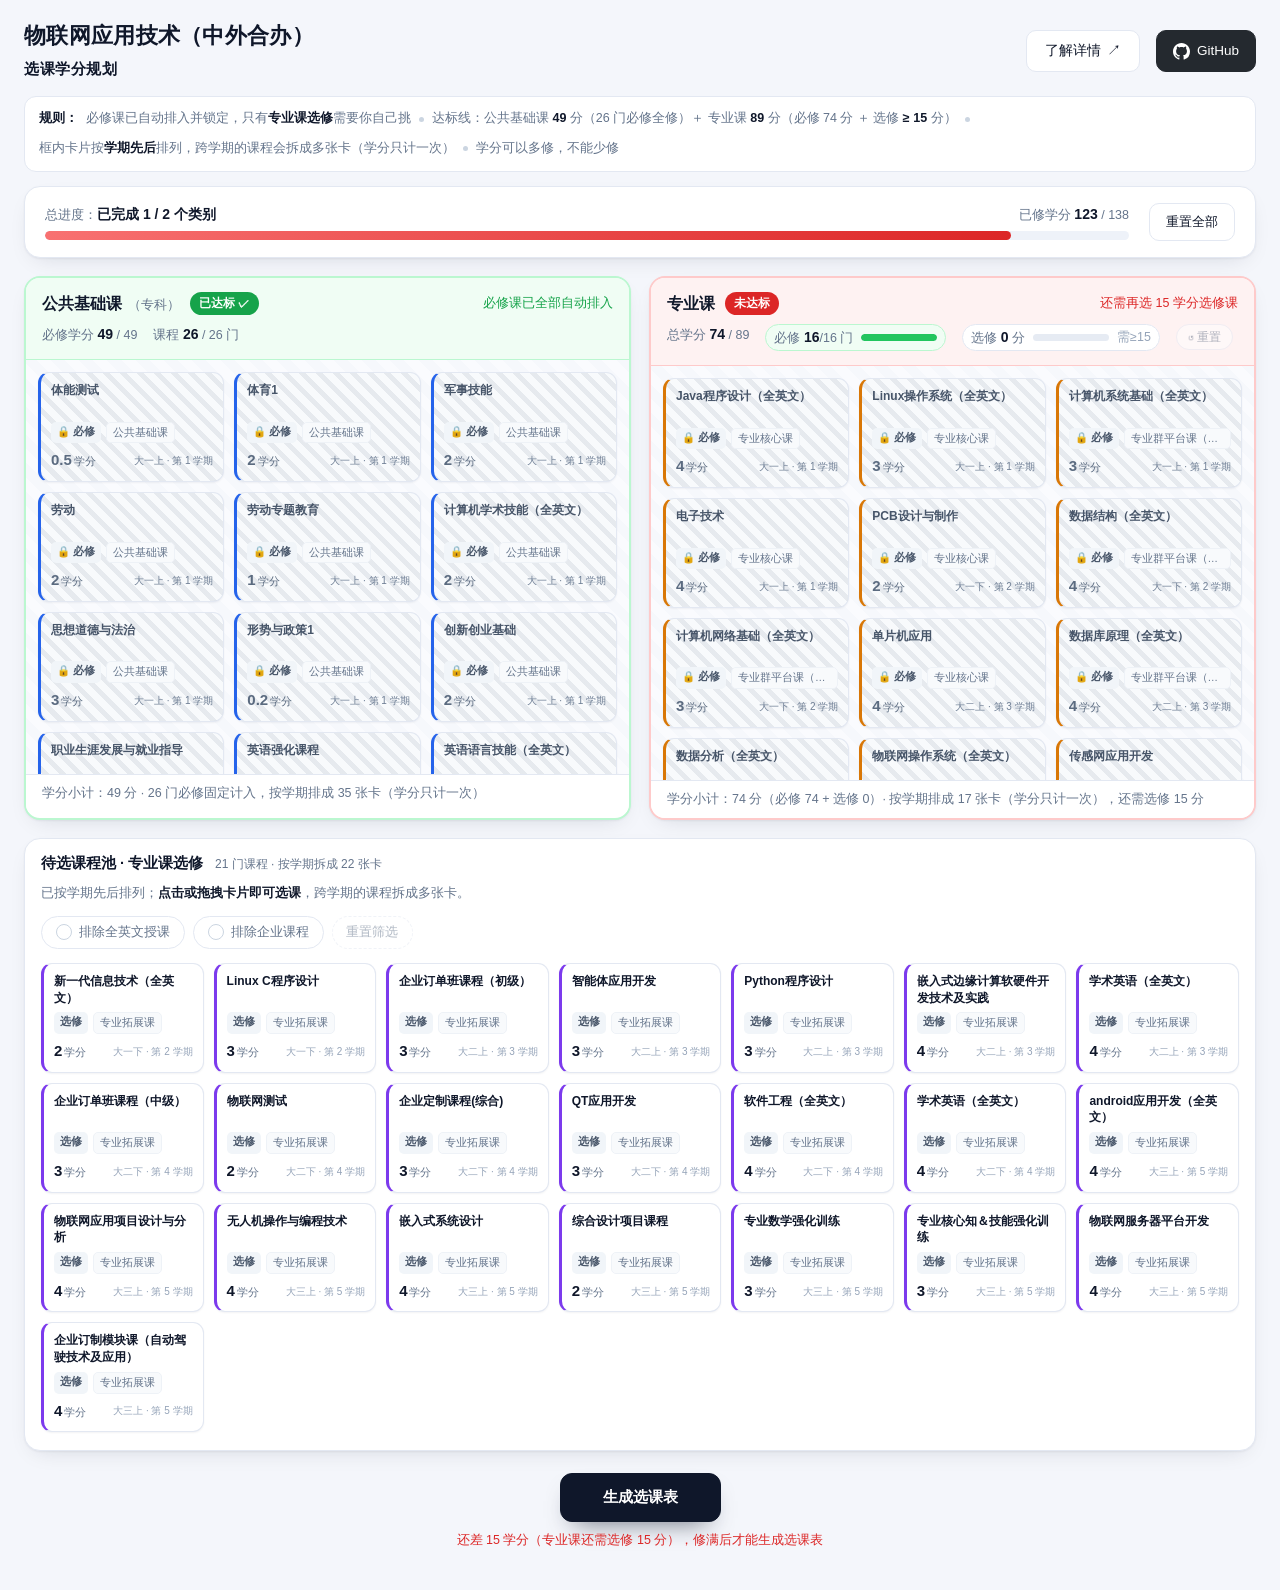
==== commit 73da890e: "Add files via upload" ====
--- a/index.html
+++ b/index.html
@@ -49,13 +49,25 @@
   .detail-btn{
     flex:0 0 auto;
     border:1px solid var(--line);background:#fff;color:var(--text);
-    font-family:inherit;font-size:13.5px;font-weight:500;
+    font-family:inherit;font-size:13.5px;font-weight:500;line-height:1.45;
     padding:10px 18px;border-radius:10px;cursor:pointer;transition:.16s;
     display:inline-flex;align-items:center;gap:6px;white-space:nowrap;
     -webkit-tap-highlight-color:transparent;
   }
   .detail-btn:hover{background:#f8fafc;border-color:#cbd5e1;}
   .detail-btn:active{transform:scale(.97);}
+  /* GitHub 按钮：以 GitHub logo 为主视觉，深色实心（GitHub 官方色 #24292f） */
+  .gh-btn{
+    flex:0 0 auto;text-decoration:none;
+    display:inline-flex;align-items:center;gap:7px;
+    background:#24292f;border:1px solid #24292f;color:#fff;
+    font-size:13.5px;font-weight:500;line-height:1.45;     /* 与「了解详情」统一行高，保证两按钮等高 */
+    padding:10px 16px;border-radius:10px;cursor:pointer;transition:.16s;white-space:nowrap;
+    -webkit-tap-highlight-color:transparent;
+  }
+  .gh-btn:hover{background:#3a424b;border-color:#3a424b;}
+  .gh-btn:active{transform:scale(.97);}
+  .gh-btn .gh-logo{display:block;flex:0 0 auto;}
 
   /* ---------- 顶部 ---------- */
   .topbar{
@@ -417,6 +429,8 @@
     .page-title{font-size:19px;}
     .page-sub{font-size:14px;}
     .detail-btn{width:100%;justify-content:center;padding:12px 16px;font-size:14px;}
+    /* GitHub 按钮跟在「了解详情」下面，同样整行通栏 */
+    .gh-btn{width:100%;justify-content:center;padding:12px 16px;font-size:14px;}
     .topbar{padding:14px;gap:12px;border-radius:14px;}
     .progress-area{min-width:100%;}
     .topbar .reset{width:100%;padding:12px;font-size:14px;border-radius:11px;}
@@ -489,6 +503,14 @@
     </div>
     <button class="detail-btn" id="btn-detail" type="button"
             title="将在新标签页打开中外合作办学监管平台与学校专业介绍两个页面">了解详情 <span aria-hidden="true">↗</span></button>
+    <a class="gh-btn" id="btn-github" href="https://github.com/AkariYueChan/EnoughPoints"
+       target="_blank" rel="noopener noreferrer"
+       title="在 GitHub 上查看这个项目（新标签页打开）">
+      <svg class="gh-logo" viewBox="0 0 16 16" width="17" height="17" aria-hidden="true" focusable="false">
+        <path fill="currentColor" d="M8 0C3.58 0 0 3.58 0 8c0 3.54 2.29 6.53 5.47 7.59.4.07.55-.17.55-.38 0-.19-.01-.82-.01-1.49-2.01.37-2.53-.49-2.69-.94-.09-.23-.48-.94-.82-1.13-.28-.15-.68-.52-.01-.53.63-.01 1.08.58 1.23.82.72 1.21 1.87.87 2.33.66.07-.52.28-.87.51-1.07-1.78-.2-3.64-.89-3.64-3.95 0-.87.31-1.59.82-2.15-.08-.2-.36-1.02.08-2.12 0 0 .67-.21 2.2.82.64-.18 1.32-.27 2-.27s1.36.09 2 .27c1.53-1.04 2.2-.82 2.2-.82.44 1.1.16 1.92.08 2.12.51.56.82 1.27.82 2.15 0 3.07-1.87 3.75-3.65 3.95.29.25.54.73.54 1.48 0 1.07-.01 1.93-.01 2.2 0 .21.15.46.55.38A8.01 8.01 0 0 0 16 8c0-4.42-3.58-8-8-8z"/>
+      </svg>
+      <span>GitHub</span>
+    </a>
   </header>
 
   <div class="rules">
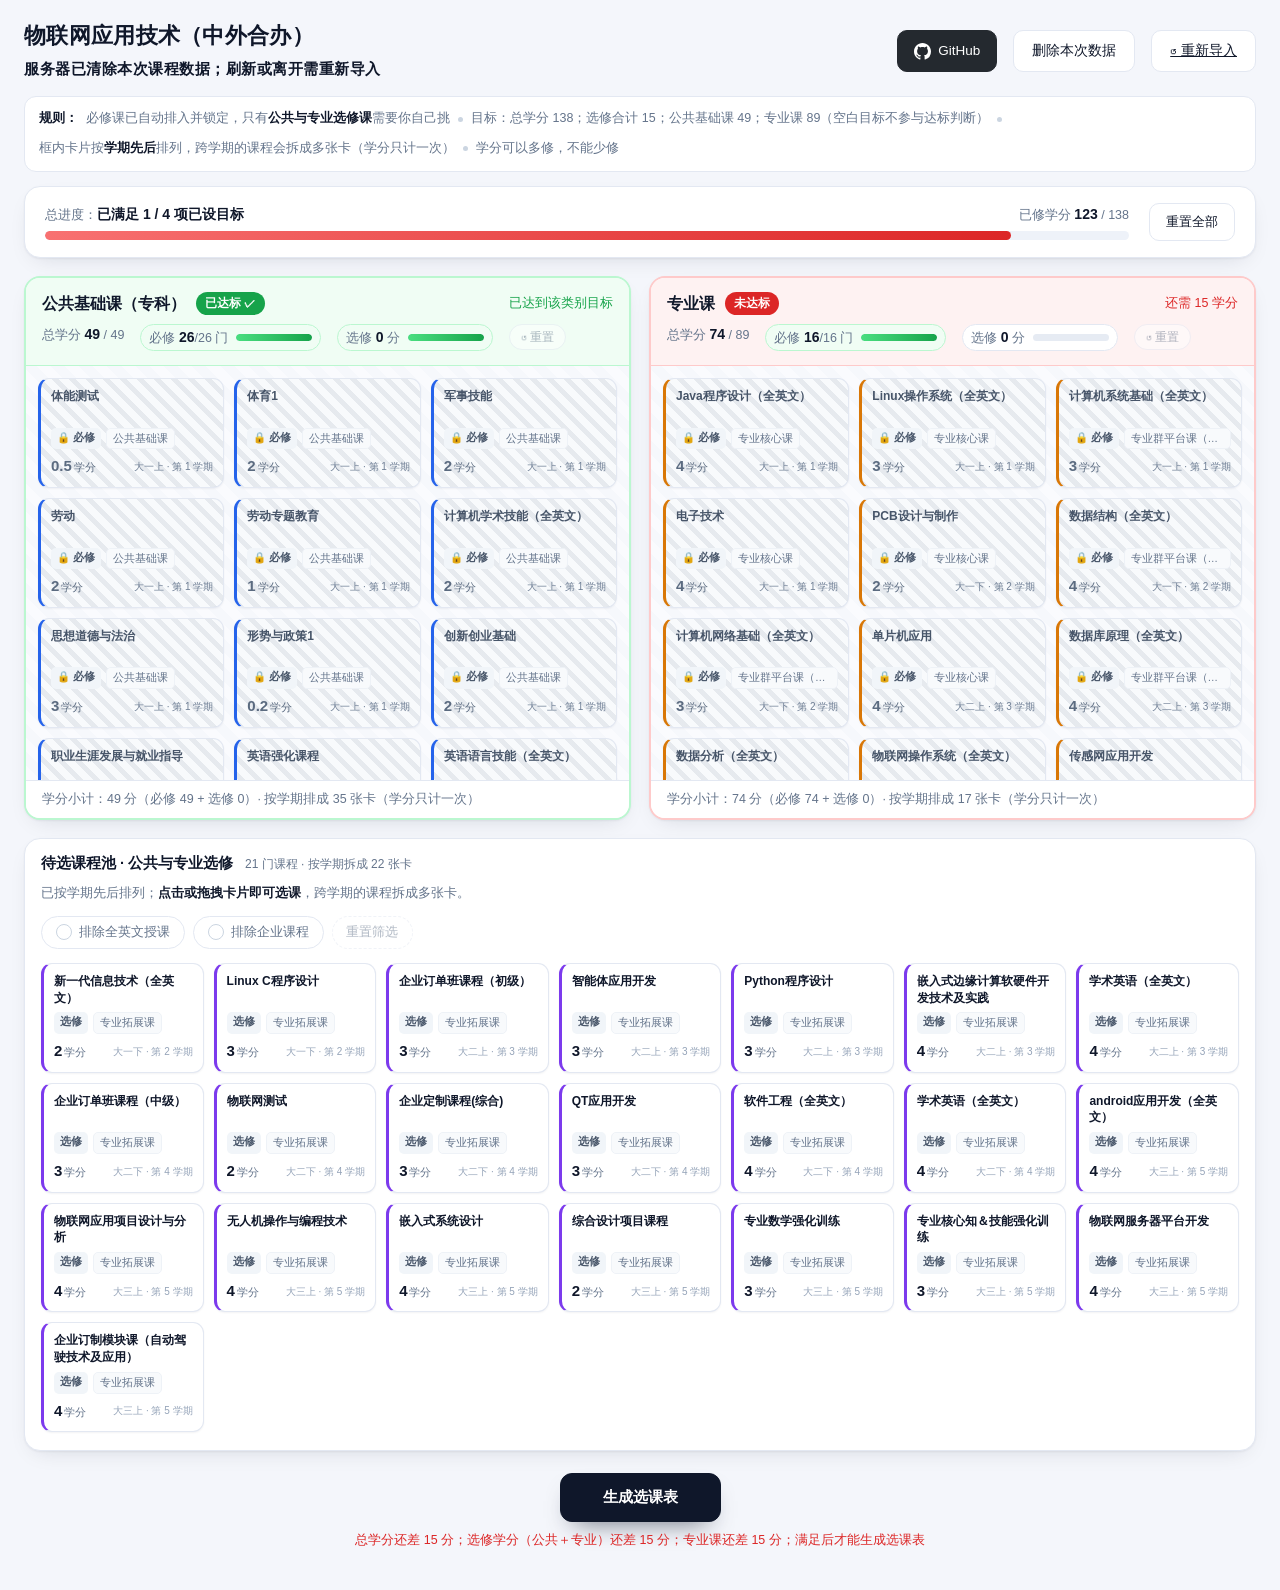
==== commit 1f66ea98: "重写了前端+后端的形式" ====
--- a/index.html
+++ b/index.html
@@ -20,6 +20,8 @@
     --ok-line:#bbf7d0;
     --public:#2563eb;
     --public-soft:#eff6ff;
+    --pub-elec:#0d9488;
+    --pub-elec-soft:#f0fdfa;
     --req:#d97706;
     --req-soft:#fffbeb;
     --elec:#7c3aed;
@@ -61,7 +63,7 @@
     flex:0 0 auto;text-decoration:none;
     display:inline-flex;align-items:center;gap:7px;
     background:#24292f;border:1px solid #24292f;color:#fff;
-    font-size:13.5px;font-weight:500;line-height:1.45;     /* 与「了解详情」统一行高，保证两按钮等高 */
+    font-size:13.5px;font-weight:500;line-height:1.45;     /* 与「重新导入」按钮统一行高，保证两按钮等高 */
     padding:10px 16px;border-radius:10px;cursor:pointer;transition:.16s;white-space:nowrap;
     -webkit-tap-highlight-color:transparent;
   }
@@ -134,9 +136,10 @@
   .zh-stats b{color:var(--text);font-size:14px;}
   .mini{display:flex;align-items:center;gap:8px;padding:2px 8px;border-radius:99px;background:#fff;border:1px solid var(--line);}
   .mini .bar{width:76px;height:7px;background:#e6ebf3;}
-  .mini .bar > i{background:#f59e0b;}
+  /* 小进度条跟总进度条用同一套语言：没达标＝红，达标＝绿 */
+  .mini .bar > i{background:linear-gradient(90deg,#f87171,#dc2626);}
   .mini.done{border-color:var(--ok-line);background:var(--ok-soft);}
-  .mini.done .bar > i{background:#22c55e;}
+  .mini.done .bar > i{background:linear-gradient(90deg,#4ade80,#16a34a);}
   /* 选修进度条后面的「重置」按钮（清空已选选修课） */
   .mini-btn{
     display:inline-flex;align-items:center;gap:4px;
@@ -183,6 +186,8 @@
   .card.dragging{opacity:.4;transform:scale(.96);}
   .card.c-major-req{border-left-color:var(--req);}
   .card.c-major-elec{border-left-color:var(--elec);}
+  /* 公共基础课选修：和公共必修（蓝）区分开的青绿色 */
+  .card.c-public-elec{border-left-color:var(--pub-elec);}
   /* 必修课：开局已自动排入，固定不可拖动 */
   .card.locked{position:relative;cursor:default;background:#f8fafc;}
   .card.locked::after{
@@ -373,6 +378,7 @@
   .schedule-legend .lg{display:inline-flex;align-items:center;gap:5px;}
   .schedule-legend .lg::before{content:'';width:9px;height:9px;border-radius:3px;display:block;}
   .lg-pub::before{background:#2563eb;}
+  .lg-pub-elec::before{background:#0d9488;}
   .lg-req::before{background:#d97706;}
   .lg-elec::before{background:#7c3aed;}
 
@@ -413,6 +419,7 @@
   }
   .s-chip.s-req{border-left-color:var(--req);}
   .s-chip.s-elec{border-left-color:var(--elec);background:#fcfaff;}
+  .s-chip.s-public-elec{border-left-color:var(--pub-elec);background:var(--pub-elec-soft);}
   .cell-empty{font-size:12px;color:#cbd5e1;}
 
   /* 打印 / 导出 PDF 的样式不写在这里：需要在「选课表打开时」才生效，
@@ -429,7 +436,7 @@
     .page-title{font-size:19px;}
     .page-sub{font-size:14px;}
     .detail-btn{width:100%;justify-content:center;padding:12px 16px;font-size:14px;}
-    /* GitHub 按钮跟在「了解详情」下面，同样整行通栏 */
+    /* GitHub 按钮和「重新导入」都整行通栏 */
     .gh-btn{width:100%;justify-content:center;padding:12px 16px;font-size:14px;}
     .topbar{padding:14px;gap:12px;border-radius:14px;}
     .progress-area{min-width:100%;}
@@ -495,14 +502,12 @@
 <body>
 <div class="wrap">
 
-  <!-- 网页顶部：专业标题 + 了解详情 -->
+  <!-- 网页顶部：专业标题 + 操作按钮 -->
   <header class="page-head">
     <div class="page-head-text">
-      <h1 class="page-title">物联网应用技术（中外合办）</h1>
-      <p class="page-sub">选课学分规划</p>
+      <h1 class="page-title" id="page-title">物联网应用技术（中外合办）</h1>
+      <p class="page-sub">服务器已清除本次课程数据；刷新或离开需重新导入</p>
     </div>
-    <button class="detail-btn" id="btn-detail" type="button"
-            title="将在新标签页打开中外合作办学监管平台与学校专业介绍两个页面">了解详情 <span aria-hidden="true">↗</span></button>
     <a class="gh-btn" id="btn-github" href="https://github.com/AkariYueChan/EnoughPoints"
        target="_blank" rel="noopener noreferrer"
        title="在 GitHub 上查看这个项目（新标签页打开）">
@@ -511,13 +516,16 @@
       </svg>
       <span>GitHub</span>
     </a>
+    <button class="detail-btn" id="btn-delete-data" type="button">删除本次数据</button>
+    <a class="detail-btn" id="btn-reimport" href="/"
+       title="回到导入页面，重新导入一份培养方案">↺ 重新导入</a>
   </header>
 
   <div class="rules">
     <span>规则：</span>
-    <span>必修课已自动排入并锁定，只有<b>专业课选修</b>需要你自己挑</span>
+    <span>必修课已自动排入并锁定，只有<b id="rule-pick-label">专业课选修</b>需要你自己挑</span>
     <span class="dot"></span>
-    <span>达标线：公共基础课 <b>49</b> 分（26 门必修全修）＋ 专业课 <b>89</b> 分（必修 74 分 ＋ 选修 <b>≥ 15</b> 分）</span>
+    <span id="rule-targets"></span>
     <span class="dot"></span>
     <span>框内卡片按<b>学期先后</b>排列，跨学期的课程会拆成多张卡（学分只计一次）</span>
     <span class="dot"></span>
@@ -528,27 +536,36 @@
     <div class="progress-area">
       <div class="progress-head">
         <span>总进度：<b id="p-cat">已完成 0 / 2 个类别</b></span>
-        <span>已修学分 <b id="p-credit">0</b> / 138</span>
+        <span>已修学分 <b id="p-credit">0</b> / <span id="goal-total">138</span></span>
       </div>
       <div class="bar" id="p-bar"><i style="width:0%"></i></div>
     </div>
     <button class="reset" id="btn-reset">重置全部</button>
   </div>
 
-  <div class="done-banner" id="done-banner">🎉 两个类别都已达标，恭喜修满毕业要求学分！</div>
+  <div class="done-banner" id="done-banner">已达到全部已设置的学分目标（仅供规划参考）</div>
 
   <!-- 两个类别框 -->
   <div class="zones">
     <section class="zone" id="zone-public" data-cat="public">
       <div class="zone-head">
         <div class="zh-row1">
-          <div class="zh-title">公共基础课 <small>（专科）</small></div>
+          <div class="zh-title" id="title-public">公共基础课（专科）</div>
           <span class="badge" id="badge-public">未达标</span>
           <span class="zh-msg" id="msg-public"></span>
         </div>
         <div class="zh-stats">
-          <span>必修学分 <b id="cred-public">0</b> / 49</span>
-          <span>课程 <b id="cnt-public">0</b> / 26 门</span>
+          <span>总学分 <b id="cred-public">0</b> / <span id="goal-public">49</span></span>
+          <span class="mini" id="mini-public-req">
+            <span>必修 <b id="cnt-public">0</b>/<span id="goal-public-count">26</span> 门</span>
+            <span class="bar"><i id="bar-public-req" style="width:0%"></i></span>
+          </span>
+          <span class="mini" id="mini-public-elec">
+            <span>选修 <b id="cnt-public-elec">0</b> 分</span>
+            <span class="bar"><i id="bar-public-elec" style="width:0%"></i></span>
+          </span>
+          <button class="mini-btn" id="btn-reset-public-elec" type="button"
+                  title="只清空公共基础课的选修课，全部退回待选课程池；不影响专业课">↺ 重置</button>
         </div>
       </div>
       <div class="zone-body empty" id="body-public" data-ph="公共基础课的必修课会自动排入这里"></div>
@@ -558,23 +575,22 @@
     <section class="zone" id="zone-major" data-cat="major">
       <div class="zone-head">
         <div class="zh-row1">
-          <div class="zh-title">专业课</div>
+          <div class="zh-title" id="title-major">专业课</div>
           <span class="badge" id="badge-major">未达标</span>
           <span class="zh-msg" id="msg-major"></span>
         </div>
         <div class="zh-stats">
-          <span>总学分 <b id="cred-major">0</b> / 89</span>
+          <span>总学分 <b id="cred-major">0</b> / <span id="goal-major">89</span></span>
           <span class="mini" id="mini-req">
-            <span>必修 <b id="cnt-req">0</b>/16 门</span>
+            <span>必修 <b id="cnt-req">0</b>/<span id="goal-req-count">16</span> 门</span>
             <span class="bar"><i id="bar-req" style="width:0%"></i></span>
           </span>
           <span class="mini" id="mini-elec">
             <span>选修 <b id="cnt-elec">0</b> 分</span>
             <span class="bar"><i id="bar-elec" style="width:0%"></i></span>
-            <span style="color:var(--faint)">需≥15</span>
           </span>
           <button class="mini-btn" id="btn-reset-elec" type="button"
-                  title="清空已选选修课，全部退回待选课程池">↺ 重置</button>
+                  title="只清空专业课的选修课，全部退回待选课程池；不影响公共基础课">↺ 重置</button>
         </div>
       </div>
       <div class="zone-body empty" id="body-major" data-ph="把「专业课选修」的卡片拖到这里"></div>
@@ -585,7 +601,7 @@
   <!-- 课程池 -->
   <section class="pool">
     <div class="pool-head">
-      <h2>待选课程池 · 专业课选修</h2>
+      <h2>待选课程池 · <span id="title-pool">专业课选修</span></h2>
       <span class="count" id="pool-count">0 门课程</span>
     </div>
     <p class="pool-desc">已按学期先后排列；<b>点击或拖拽卡片即可选课</b>，跨学期的课程拆成多张卡。</p>
@@ -648,6 +664,7 @@
     </div>
     <div class="schedule-legend">
       <span class="lg lg-pub">公共必修</span>
+      <span class="lg lg-pub-elec">公共选修</span>
       <span class="lg lg-req">专业必修</span>
       <span class="lg lg-elec">专业选修</span>
     </div>
@@ -661,7 +678,22 @@
 
 <script>
 /* =========================================================
-   数据来源：教学一体化服务平台.xlsx →「课程设置总表」子表
+   ★ 前后端对接说明（EnoughPoints 本地版）
+   ------------------------------------------------------------------
+   本文件同时承担两个角色：既是「可直接双击打开的单页应用」，也是
+   「由后端提供课程数据的主应用」。
+
+     · 直接打开本文件：使用下面这段内置示例数据（原单页版本的数据）。
+     · 通过后端地址 /planner?id=<方案 id> 打开：后端会在本脚本之前注入
+           window.__ENOUGH_POINTS__ = { name, courses, goal }
+       此时一律采用后端注入的数据（来源＝导入窗口解析并确认的 Excel），
+       下面这段内置数据只作兜底，不参与计算。
+
+   注入数据的字段与下方 COURSES 完全一致：
+     id 唯一标识 / name 课程名称 / cat 类别框('public' | 'major')
+     type 必修·选修 / attr 卡片属性标签 / credit 学分 / term 学期（'1,2'）
+   =========================================================
+   内置示例数据来源：教学一体化服务平台.xlsx →「课程设置总表」子表
    已逐行核对下列字段（课程行 3–28 公共基础课；30–66 专业课）：
      C 课程编号 → id / D 课程名称 → name / F 课程属性 → attr
      G 课程性质 → type（必修·选修）/ H 学分 → credit / N 开设学期 → term
@@ -675,7 +707,9 @@
      学术英语（全英文）3,4
    注意：term 一律写成学期升序；表中「体能测试」原为 3,1,5，已整理为 1,3,5。
    ========================================================= */
-const COURSES = [
+/* 后端注入的数据对象；直接打开本文件时为 null，回退到下面的内置示例数据 */
+let INJECTED = (typeof window !== 'undefined' && window.__ENOUGH_POINTS__) || null;
+const COURSES = (INJECTED && Array.isArray(INJECTED.courses) && INJECTED.courses.length ? INJECTED.courses : [
   /* ---------- 公共基础课（专科）· 26 门 · 49 学分 ---------- */
   {id:'05010111283', name:'智能内核与实体创造（专）',                 cat:'public', type:'必修', attr:'公共基础课', credit:2,   term:'2'},
   {id:'0501011135',  name:'体能测试',                                 cat:'public', type:'必修', attr:'公共基础课', credit:0.5, term:'1,3,5'},
@@ -744,15 +778,19 @@
   {id:'1402019238',  name:'嵌入式边缘计算软硬件开发技术及实践',       cat:'major', type:'选修', attr:'专业拓展课', credit:4, term:'3'},
   {id:'1402019239',  name:'企业订制模块课（自动驾驶技术及应用）',     cat:'major', type:'选修', attr:'专业拓展课', credit:4, term:'5'},
   {id:'1402019480',  name:'学术英语（全英文）',                       cat:'major', type:'选修', attr:'专业拓展课', credit:4, term:'3,4'}
-];
-
-/* ================= 目标配置 ================= */
-const GOAL = {
-  public: { title:'公共基础课', target:49, courseCount:26 },
-  major:  { title:'专业课',     target:89, reqCount:16, reqCredits:74, elecNeed:15 }
+]);
+
+/* ================= 目标配置 =================
+   GOAL 同样由后端注入；注入缺失时使用下面这份与内置示例数据配套的目标。 */
+const GOAL = (INJECTED && INJECTED.goal) || {
+  total:138, elective:15,
+  public: { title:'公共基础课（专科）', target:49, courseCount:26 },
+  major:  { title:'专业课',             target:89, reqCount:16, reqCredits:74 }
 };
-/* 顶部进度条的满格值 = 公基目标 49 + 专业课目标 89 = 138（而非全部课程总量 192） */
-const TOTAL_CREDIT = GOAL.public.target + GOAL.major.target;
+/* 方案名称（后端注入；直接打开文件时用原单页标题） */
+let PLAN_NAME = (INJECTED && INJECTED.name) || '物联网应用技术（中外合办）';
+/* 顶部进度条的满格值 = 公基目标 + 专业课目标（示例数据即 49 + 89 = 138，而非全部课程总量 192） */
+const TOTAL_CREDIT = GOAL.total;
 
 /* ================= 状态 ================= */
 const PLACE = {};              // id -> 'pool' | 'public' | 'major'
@@ -785,16 +823,23 @@
 resetAll();
 
 const $ = id => document.getElementById(id);
-const r1 = n => Math.round(n * 10) / 10;          // 消除 0.2 浮点误差
+const r1 = n => Math.round(n * 100) / 100;        // 显示最多两位小数；判定使用整数百分之一学分
 const fmt = n => (Math.round(n * 100) / 100).toString();
+/* 课程名称等文字来自导入的 Excel，插入页面前统一转义 */
+const esc = v => String(v ?? '').replace(/[&<>"']/g,
+  ch => ({'&':'&amp;','<':'&lt;','>':'&gt;','"':'&quot;',"'":'&#39;'}[ch]));
 
 /* ================= 卡片模板 ================= */
-/* 学期号 → 年级描述：第 1~6 学期依次对应 大一上 / 大一下 / 大二上 / 大二下 / 大三上 / 大三下 */
-const TERM_GRADE = {
-  1:'大一上', 2:'大一下',
-  3:'大二上', 4:'大二下',
-  5:'大三上', 6:'大三下'
-};
+/* 学期号 → 年级描述：第 1~6 学期依次对应 大一上 / 大一下 / 大二上 / 大二下 / 大三上 / 大三下。
+   学期由导入的数据决定，超过 6 个学期时继续排到大四、大五…… */
+const GRADE_CN = ['一','二','三','四','五','六','七','八','九','十'];
+const TERM_GRADE = {};
+COURSES.forEach(c => String(c.term).split(',').forEach(raw => {
+  const t = parseInt(raw.trim(), 10);
+  if (!isNaN(t) && t > 0) TERM_GRADE[t] = `大${GRADE_CN[Math.ceil(t / 2) - 1] || Math.ceil(t / 2)}${t % 2 ? '上' : '下'}`;
+}));
+/* 选课表最少排到大三下（6 个学期），数据里更长的学期再往后加行 */
+const MAX_TERM = Math.max(6, 0, ...Object.keys(TERM_GRADE).map(Number));
 const termGrade = t => TERM_GRADE[t] || '';
 
 /* slot = { term, count, terms }：把多学期课程拆成多张卡时使用（term 为该卡对应的真实学期号） */
@@ -802,6 +847,7 @@
   const locked = isLocked(c);
   let cls = 'card';
   if (c.cat === 'major') cls += (c.type === '必修' ? ' c-major-req' : ' c-major-elec');
+  else if (c.cat === 'public' && c.type === '选修') cls += ' c-public-elec';
   if (locked) cls += ' locked';
 
   const multi = !!slot && slot.count > 1;
@@ -818,11 +864,11 @@
     + (multi ? `；本课程开设于第 ${slot.terms.join('、')} 学期，已按学期拆成 ${slot.count} 张卡（学分只计一次）` : '');
 
   return `
-    <div class="${cls}" draggable="${locked ? 'false' : 'true'}" data-id="${c.id}" data-term="${slot ? slot.term : ''}" title="${tip}">
-      <div class="c-name">${c.name}</div>
+    <div class="${cls}" draggable="${locked ? 'false' : 'true'}" data-id="${esc(c.id)}" data-term="${slot ? slot.term : ''}" title="${esc(tip)}">
+      <div class="c-name">${esc(c.name)}</div>
       <div class="c-meta">
-        <span class="tag t-type">${locked ? '🔒 ' : ''}${c.type}</span>
-        <span class="tag t-attr">${c.attr}</span>
+        <span class="tag t-type">${locked ? '🔒 ' : ''}${esc(c.type)}</span>
+        <span class="tag t-attr">${esc(c.attr)}</span>
       </div>
       <div class="c-foot">
         <span class="c-credit"><b>${c.credit}</b>学分</span>
@@ -831,42 +877,62 @@
     </div>`;
 }
 
-/* 把课程列表展开成「一张卡 = 一个学期」，再按学期升序排列（同学期保持原有课程顺序） */
+/* 把课程列表展开成「一张卡 = 一个学期」，按学期升序排列；
+   同学期先必修再选修；同性质内先公共基础课再专业课，同组保持原顺序。
+   导入的 Excel 常常按课程编号排序，必修/选修是交错的，所以这里必须显式分组。 */
 function expandByTerm(list){
   const out = [];
-  list.forEach(c => {
+  list.forEach((c, i) => {
     const terms = String(c.term).split(',')
       .map(t => parseInt(t.trim(), 10))
       .filter(t => !isNaN(t))
       .sort((a, b) => a - b);
     const use = terms.length ? terms : [0];
-    use.forEach(t => out.push({ c, term: t, count: use.length, terms: use }));
+    const rank = isLocked(c) ? 0 : 1;      // 必修 0、选修 1
+    use.forEach(t => out.push({ c, term: t, count: use.length, terms: use, rank, order: i }));
   });
-  return out.sort((a, b) => a.term - b.term);   // sort 稳定：同学期保持原顺序
+  return out.sort((a, b) => (a.term - b.term) || (a.rank - b.rank) || ((a.c.cat === 'major') - (b.c.cat === 'major')) || (a.order - b.order));
 }
 
 /* ================= 计算与渲染 ================= */
 function compute(){
   const pub = COURSES.filter(c => c.cat === 'public' && PLACE[c.id] === 'public');
-  const maj = COURSES.filter(c => c.cat === 'major'  && PLACE[c.id] === 'major');
-  const majReq  = maj.filter(c => c.type === '必修');
+  const maj = COURSES.filter(c => c.cat === 'major' && PLACE[c.id] === 'major');
+  const pubReq = pub.filter(c => c.type === '必修');
+  const pubElec = pub.filter(c => c.type === '选修');
+  const majReq = maj.filter(c => c.type === '必修');
   const majElec = maj.filter(c => c.type === '选修');
-
-  const pubCred = r1(pub.reduce((s,c) => s + c.credit, 0));
-  const majCred = r1(maj.reduce((s,c) => s + c.credit, 0));
-  const reqCred = r1(majReq.reduce((s,c) => s + c.credit, 0));
-  const elecCred= r1(majElec.reduce((s,c) => s + c.credit, 0));
-
-  // 公共基础课：26 门全修 → 达标
-  const pubOk = pub.length === GOAL.public.courseCount && pubCred >= GOAL.public.target;
-  // 专业课：16 门必修全修 且 总学分 ≥ 89
+  const pubReqAll = COURSES.filter(c => c.cat === 'public' && c.type === '必修');
+  const pubElecAll = COURSES.filter(c => c.cat === 'public' && c.type === '选修');
+  const units = list => list.reduce((sum,c) => sum + Math.round(c.credit * 100), 0);
+  const pubUnits = units(pub), majUnits = units(maj);
+  const electiveUnits = units(pubElec) + units(majElec);
+  const checks = [
+    ['总学分', pubUnits + majUnits, GOAL.total],
+    ['选修学分（公共＋专业）', electiveUnits, GOAL.elective],
+    ['公共基础课', pubUnits, GOAL.public.target],
+    ['专业课', majUnits, GOAL.major.target]
+  ].filter(([, ,target]) => target != null).map(([label,actual,target]) => ({
+    label, actual:actual / 100, target, met:actual >= Math.round(target * 100),
+    gap:Math.max(0,Math.round(target * 100)-actual) / 100
+  }));
+  const meets = (actual,target) => target == null || actual >= Math.round(target * 100);
   const reqOk = majReq.length === GOAL.major.reqCount;
-  const credOk = majCred >= GOAL.major.target;
+  const pubReqOk = pubReq.length === pubReqAll.length;
+  const credOk = meets(majUnits, GOAL.major.target);
+  const pubOk = pubReqOk && meets(pubUnits, GOAL.public.target);
   const majOk = reqOk && credOk;
-
-  return { pub, maj, majReq, majElec, majElecCred: elecCred,
-           pubCred, majCred, reqCred, elecCred, pubOk, majOk, reqOk, credOk };
-}
+  const status = !checks.length ? 'unknown' : checks.every(c=>c.met) && reqOk && pubReqOk ? 'met' : 'incomplete';
+  return {pub,maj,pubReq,pubElec,majReq,majElec,pubReqAll,pubElecAll,
+    pubCred:pubUnits/100,majCred:majUnits/100,reqCred:units(majReq)/100,
+    elecCred:units(majElec)/100,majElecCred:units(majElec)/100,
+    pubElecCred:units(pubElec)/100,pubElecAllCred:units(pubElecAll)/100,
+    total:(pubUnits+majUnits)/100,totalElective:electiveUnits/100,
+    checks,status,pubOk,majOk,reqOk,credOk};
+}
+function targetText(value){ return value == null ? '未设置' : fmt(value); }
+function percent(actual,target){ return target == null ? '0%' : target === 0 ? '100%' : Math.min(100,actual/target*100)+'%'; }
+function remainingText(s){return s.checks.filter(c=>!c.met).map(c=>`${c.label}还差 ${fmt(c.gap)} 分`).join('；');}
 
 function render(){
   const s = compute();
@@ -887,7 +953,7 @@
   const poolBody = $('pool-body');
   poolBody.innerHTML = poolSlots.length
     ? poolSlots.map(s => cardHTML(s.c, s)).join('')
-    : `<div class="pool-empty">${hiddenByFilter ? `课程已被筛选器排除 ${hiddenByFilter} 门，暂无可选课程` : '全部选修课都已排入，专业课学分已满 🎉'}</div>`;
+    : `<div class="pool-empty">${hiddenByFilter ? `课程已被筛选器排除 ${hiddenByFilter} 门，暂无可选课程` : '暂无待选课程，请核对已选课程与目标'}</div>`;
   $('pool-count').textContent =
     `${poolList.length} 门课程 · 按学期拆成 ${poolSlots.length} 张卡` +
     (hiddenByFilter ? `（已排除 ${hiddenByFilter} 门：${hiddenBreak}）` : '');
@@ -898,66 +964,53 @@
   const pubCards = renderZone('public', s.pub);
   const majCards = renderZone('major', s.maj);
 
-  /* --- 公共基础课：全部是必修，开局即完成 --- */
-  $('badge-public').textContent = s.pubOk ? '已达标 ✓' : '未达标';
-  $('zone-public').classList.toggle('ok', s.pubOk);
-  $('cnt-public').textContent = s.pub.length;
-  $('cred-public').textContent = fmt(s.pubCred);
-  $('msg-public').textContent = s.pubOk
-    ? '必修课已全部自动排入'
-    : `还差 ${GOAL.public.courseCount - s.pub.length} 门必修`;
-  $('foot-public').textContent =
-    `学分小计：${fmt(s.pubCred)} 分 · 26 门必修固定计入，按学期排成 ${pubCards} 张卡（学分只计一次）`;
-
-  /* --- 专业课：必修固定 74 分，靠选修补到 89 --- */
-  const majDiff = r1(GOAL.major.target - s.majCred);
-  const elecGap = r1(GOAL.major.elecNeed - s.elecCred);
-  $('badge-major').textContent = s.majOk ? '已达标 ✓' : '未达标';
-  $('zone-major').classList.toggle('ok', s.majOk);
-  $('cred-major').textContent = fmt(s.majCred);
-  $('cnt-req').textContent = s.majReq.length;
-  $('cnt-elec').textContent = fmt(s.elecCred);
-  $('bar-req').style.width = Math.min(100, s.majReq.length / GOAL.major.reqCount * 100) + '%';
-  $('bar-elec').style.width = Math.min(100, s.elecCred / GOAL.major.elecNeed * 100) + '%';
-  $('mini-req').classList.toggle('done', s.reqOk);
-  $('mini-elec').classList.toggle('done', s.elecCred >= GOAL.major.elecNeed);
-  $('btn-reset-elec').classList.toggle('empty', s.majElec.length === 0);
-
-  /* 选修学分刚达标（上升沿）→ 自动弹出提示框 */
-  const elecOk = s.elecCred >= GOAL.major.elecNeed;
-  if (elecOk && !prevElecOk) openElecModal(s);
-  prevElecOk = elecOk;
-  if (s.majOk){
-    $('msg-major').textContent = `学分已修满（超修 ${fmt(-majDiff)} 分）`;
-  } else if (elecGap > 0){
-    $('msg-major').textContent = `还需再选 ${fmt(elecGap)} 学分选修课`;
-  } else {
-    $('msg-major').textContent = `总学分还差 ${fmt(majDiff)} 分`;
-  }
-  $('foot-major').textContent =
-    `学分小计：${fmt(s.majCred)} 分（必修 ${fmt(s.reqCred)} + 选修 ${fmt(s.elecCred)}）· ` +
-    `按学期排成 ${majCards} 张卡（学分只计一次）` +
-    (s.majOk ? `，超出 ${fmt(r1(s.majCred - GOAL.major.target))} 分` : `，还需选修 ${fmt(elecGap)} 分`);
-
-  /* --- 顶部总进度 --- */
-  const allOk = s.pubOk && s.majOk;
-  const doneCat = (s.pubOk ? 1 : 0) + (s.majOk ? 1 : 0);
-  $('p-cat').textContent = `已完成 ${doneCat} / 2 个类别`;
-  $('p-credit').textContent = fmt(r1(s.pubCred + s.majCred));
-  $('p-bar').classList.toggle('allok', allOk);
-  $('p-bar').firstElementChild.style.width =
-    Math.min(100, (s.pubCred + s.majCred) / TOTAL_CREDIT * 100) + '%';
-  $('done-banner').classList.toggle('show', allOk);
-
-  if (allOk && !prevAllOk) toast('🎉 两个类别都达标了，毕业学分修满！');
-  prevAllOk = allOk;
-
-  /* --- 页面最底部的生成按钮提示 --- */
-  const totalGap = r1(GOAL.public.target + GOAL.major.target - (s.pubCred + s.majCred));
-  $('bottom-hint').textContent = allOk
-    ? '学分已修满，可以直接生成选课表'
-    : `还差 ${fmt(totalGap)} 学分（专业课还需选修 ${fmt(elecGap)} 分），修满后才能生成选课表`;
-  $('bottom-hint').classList.toggle('ok', allOk);
+  // 类别目标只约束本类总分，不要求选完所有选修。
+  const pubReqCredits = r1(s.pubCred-s.pubElecCred);
+  const pubNeed = GOAL.public.target == null ? null : Math.max(0,r1(GOAL.public.target-pubReqCredits));
+  const majorNeed = GOAL.major.target == null ? null : Math.max(0,r1(GOAL.major.target-GOAL.major.reqCredits));
+  for(const cat of ['public','major']){
+    const actual=cat==='public'?s.pubCred:s.majCred;
+    const target=GOAL[cat].target;
+    const ok=cat==='public'?s.pubOk:s.majOk;
+    const gap=target==null?0:Math.max(0,r1(target-actual));
+    $( 'badge-'+cat).textContent=target==null?'目标未设置':ok?'已达标 ✓':'未达标';
+    $( 'zone-'+cat).classList.toggle('ok',target!=null&&ok);
+    $( 'cred-'+cat).textContent=fmt(actual);
+    $( 'msg-'+cat).textContent=target==null?'必修已自动排入；类别目标未设置':ok?'已达到该类别目标':`还需 ${fmt(gap)} 学分`;
+    $( 'foot-'+cat).textContent=`学分小计：${fmt(actual)} 分（必修 ${fmt(cat==='public'?pubReqCredits:s.reqCred)} + 选修 ${fmt(cat==='public'?s.pubElecCred:s.elecCred)}）· 按学期排成 ${cat==='public'?pubCards:majCards} 张卡（学分只计一次）`;
+  }
+  $('cnt-public').textContent=s.pubReq.length;
+  $('cnt-public-elec').textContent=fmt(s.pubElecCred);
+  $('bar-public-req').style.width=percent(s.pubReq.length,s.pubReqAll.length);
+  $('bar-public-elec').style.width=percent(s.pubElecCred,pubNeed);
+  $('mini-public-req').classList.toggle('done',s.pubReq.length===s.pubReqAll.length);
+  $('mini-public-elec').classList.toggle('done',pubNeed!=null&&s.pubElecCred>=pubNeed);
+  $('btn-reset-public-elec').classList.toggle('empty',!s.pubElec.length);
+  $('cnt-req').textContent=s.majReq.length;
+  $('cnt-elec').textContent=fmt(s.elecCred);
+  $('bar-req').style.width=percent(s.majReq.length,GOAL.major.reqCount);
+  $('bar-elec').style.width=percent(s.elecCred,majorNeed);
+  $('mini-req').classList.toggle('done',s.reqOk);
+  $('mini-elec').classList.toggle('done',majorNeed!=null&&s.elecCred>=majorNeed);
+  $('btn-reset-elec').classList.toggle('empty',!s.majElec.length);
+
+  const electiveCheck=s.checks.find(c=>c.label==='选修学分（公共＋专业）');
+  const elecOk=!!electiveCheck?.met;
+  if(elecOk&&!prevElecOk&&lastMovedId){
+    if(s.status==='met')openElecModal(s);else openWarnModal(s);
+  }
+  prevElecOk=elecOk;
+  const allOk=s.status==='met';
+  $('p-cat').textContent=s.status==='unknown'?'目标未设置':`已满足 ${s.checks.filter(c=>c.met).length} / ${s.checks.length} 项已设目标`;
+  $('p-credit').textContent=fmt(s.total);
+  $('p-bar').classList.toggle('allok',allOk);
+  $('p-bar').firstElementChild.style.width=percent(s.total,TOTAL_CREDIT);
+  $('done-banner').classList.toggle('show',allOk);
+  if(allOk&&!prevAllOk)toast('已达到全部已设置的学分目标');
+  prevAllOk=allOk;
+  $('bottom-hint').textContent=s.status==='unknown'?'尚未设置学分目标，可以生成标注“目标未填写”的规划草案':
+    allOk?'已达到全部已设置目标，可以生成选课表':remainingText(s)+'；满足后才能生成选课表';
+  $('bottom-hint').classList.toggle('ok',allOk);
 
   bindCardEvents();
   revealLastMoved();
@@ -1082,8 +1135,10 @@
 }
 
 /* ================= 交互：重置 / 提示 ================= */
-function clearElectives(){
-  const picked = COURSES.filter(c => c.type === '选修' && PLACE[c.id] === 'major');
+/* 把「某个类别框」里已选的选修课退回课程池。cat 限定作用范围：
+   公共基础课框里的重置只碰公共基础课，专业课框同理，两者互不影响。 */
+function clearElectives(cat){
+  const picked = COURSES.filter(c => c.type === '选修' && PLACE[c.id] === cat);
   if (!picked.length) return 0;
   picked.forEach(c => PLACE[c.id] = 'pool');
   return picked.length;
@@ -1097,38 +1152,20 @@
     toast('已重置：选修课全部退回课程池');
   });
 
-  /* 专业课框内（选修进度条后）：只重置已选选修课 */
+  /* 专业课框内：只重置专业课的选修课 */
   $('btn-reset-elec').addEventListener('click', () => {
-    const n = clearElectives();
-    if (!n){ toast('还没有选选修课，无需重置'); return; }
+    const n = clearElectives('major');
+    if (!n){ toast('专业课里还没有选选修课，无需重置'); return; }
     render();
-    toast(`已重置：${n} 门选修课退回待选课程池`);
+    toast(`已重置：${n} 门专业课选修退回待选课程池`);
   });
-}
-
-/* ================= 交互：了解详情（新标签页打开两个介绍页面） ================= */
-const DETAIL_URLS = [
-  'https://www.crs.jsj.edu.cn/aproval/localdetail/3195',            // 中外合作办学监管工作信息平台
-  'https://www.gzhpu.edu.cn/wljsxy/zysz/rzrn2muqyv/content_73936'   // 学校物联网技术学院专业介绍
-];
-
-function setupDetail(){
-  $('btn-detail').addEventListener('click', () => {
-    /* 用 <a target="_blank"> 逐个触发：比 window.open 更不容易被拦截，
-       且都在同一个用户手势内同步执行。 */
-    let n = 0;
-    DETAIL_URLS.forEach(url => {
-      const a = document.createElement('a');
-      a.href = url;
-      a.target = '_blank';
-      a.rel = 'noopener noreferrer';
-      a.style.display = 'none';
-      document.body.appendChild(a);
-      a.click();
-      setTimeout(() => a.remove(), 0);
-      n++;
-    });
-    toast(`已打开 ${n} 个详情页面，若未弹出请允许本站的弹出式窗口`);
+
+  /* 公共基础课框内：只重置公共基础课的选修课，不影响专业课 */
+  $('btn-reset-public-elec').addEventListener('click', () => {
+    const n = clearElectives('public');
+    if (!n){ toast('公共基础课里还没有选选修课，无需重置'); return; }
+    render();
+    toast(`已重置：${n} 门公共基础课选修退回待选课程池`);
   });
 }
 
@@ -1232,30 +1269,16 @@
 }
 
 function openElecModal(s){
-  const diff = r1(s.elecCred - GOAL.major.elecNeed);
-  $('modal-text').innerHTML =
-    `选修学分要求 <b>≥ ${GOAL.major.elecNeed}</b> 分，你已选 <b>${fmt(s.elecCred)}</b> 分` +
-    (diff > 0 ? `（超出 ${fmt(diff)} 分）` : '') + '<br>' +
-    `专业课合计 <b>${fmt(s.majCred)}</b> / ${GOAL.major.target} 学分，已达到毕业要求。`;
-  stateSnapshot = Object.assign({}, PLACE);   // 记录"弹出框触发时"的状态
+  $('modal-text').textContent=`公共选修与专业选修合计 ${fmt(s.totalElective)} 分，选修目标 ${targetText(GOAL.elective)} 分；全部已设置目标均已满足。`;
+  stateSnapshot = Object.assign({}, PLACE);
   showModal('modal-elec');
   setTimeout(() => { try { $('modal-close').focus(); } catch (e) {} }, 60);
 }
 function closeElecModal(){ hideModal('modal-elec'); }
 
-/* 学分不足提示 */
+/* 学分不足提示：公共基础课、专业课各自列出还差多少，差额一律取 0 以上，不出现负数 */
 function openWarnModal(s){
-  const totalNeed = GOAL.public.target + GOAL.major.target;
-  const got = r1(s.pubCred + s.majCred);
-  const gap = r1(totalNeed - got);
-  const elecGap = r1(GOAL.major.elecNeed - s.elecCred);
-  const lines = [
-    `毕业要求：公共基础课 ${GOAL.public.target} 分 + 专业课 ${GOAL.major.target} 分 = <b>${totalNeed}</b> 分`,
-    `当前已修 <b>${fmt(got)}</b> 分，还差 <b>${fmt(gap)}</b> 分`
-  ];
-  if (elecGap > 0) lines.push(`专业课还需再选 <b>${fmt(elecGap)}</b> 学分选修课`);
-  lines.push('修满学分后才能生成选课表');
-  $('warn-text').innerHTML = lines.join('<br>');
+  $('warn-text').textContent=s.status==='unknown'?'目标未填写，只能生成规划草案':remainingText(s)+'。请核对课程与目标；所有已设置目标都满足后才能生成选课表。';
   showModal('modal-warn');
   setTimeout(() => { try { $('warn-close').focus(); } catch (e) {} }, 60);
 }
@@ -1265,24 +1288,20 @@
   $('modal-close').addEventListener('click', closeElecModal);
   $('warn-close').addEventListener('click', closeWarnModal);
 
-  /* 达到学分要求：生成选课表（先关提示框，再叠白色图层展示表格） */
-  function generate(){
+  /* 进入选课表的唯一入口：两个类别都达标才放行，否则改为弹出不足提示 */
+  function tryOpenSchedule(){
+    const st = compute();
+    if (st.status === 'incomplete'){
+      closeElecModal();
+      openWarnModal(st);
+      return;
+    }
+    stateSnapshot = Object.assign({}, PLACE);
     closeElecModal();
-    stateSnapshot = stateSnapshot || Object.assign({}, PLACE);
     openSchedule();
   }
-  $('modal-schedule').addEventListener('click', generate);
-
-  /* 页面最底部的「生成选课表」：学分不够就弹提示，够了走同一套触发逻辑 */
-  $('btn-gen-bottom').addEventListener('click', () => {
-    const st = compute();
-    if (st.pubOk && st.majOk){
-      stateSnapshot = Object.assign({}, PLACE);
-      openSchedule();
-    } else {
-      openWarnModal(st);
-    }
-  });
+  $('modal-schedule').addEventListener('click', tryOpenSchedule);
+  $('btn-gen-bottom').addEventListener('click', tryOpenSchedule);
 
   /* 点击遮罩也可关闭 */
   $('modal-elec').addEventListener('click', e => { if (e.target === $('modal-elec')) closeElecModal(); });
@@ -1296,15 +1315,15 @@
 }
 
 /* ================= 交互：生成选课表 ================= */
-/* 横排 = 上学期 / 下学期；竖排 = 大一 / 大二 / 大三 → 对应第 1~6 学期 */
-const TERM_ROWS = [
-  { grade:'大一', terms:[1, 2] },
-  { grade:'大二', terms:[3, 4] },
-  { grade:'大三', terms:[5, 6] },
-];
+/* 横排 = 上学期 / 下学期；竖排 = 大一 / 大二 / 大三 → 对应第 1~6 学期。
+   学期数按导入的数据生成：示例数据固定 3 行，学期更多时自动加行。 */
+const TERM_ROWS = [];
+for (let t = 1; t <= MAX_TERM; t += 2) {
+  TERM_ROWS.push({ grade: `大${GRADE_CN[Math.ceil(t / 2) - 1] || Math.ceil(t / 2)}`, terms: [t, t + 1] });
+}
 
 function chipType(c){
-  if (c.cat === 'public') return 's-pub';
+  if (c.cat === 'public') return c.type === '必修' ? 's-pub' : 's-public-elec';
   return c.type === '必修' ? 's-req' : 's-elec';
 }
 
@@ -1322,7 +1341,7 @@
       const list = byTerm[t] || [];
       html += `<td><div class="cell-head">第 ${t} 学期 · ${list.length} 门</div><div class="cell-list">`;
       html += list.length
-        ? list.map(s => `<span class="s-chip ${chipType(s.c)}" title="${s.c.name}（${s.c.credit} 学分）">${s.c.name}</span>`).join('')
+        ? list.map(s => `<span class="s-chip ${chipType(s.c)}" title="${esc(s.c.name)}（${s.c.credit} 学分）">${esc(s.c.name)}</span>`).join('')
         : '<span class="cell-empty">本学期无课程</span>';
       html += '</div></td>';
     });
@@ -1380,7 +1399,7 @@
   $('schedule-table').innerHTML = html;
   const c = compute();
   $('schedule-sub').textContent =
-    `共 ${courseCount} 门课程（按学期拆成 ${slots} 张课次）· 合计 ${fmt(r1(c.pubCred + c.majCred))} 学分 · 覆盖第 1–6 学期`;
+    `${c.status==='unknown'?'规划草案 · 目标未填写':'已达到全部已设置的学分目标'} · 共 ${courseCount} 门课程（按学期拆成 ${slots} 张课次）· 合计 ${fmt(c.total)} 学分 · 覆盖第 1–${MAX_TERM} 学期`;
 
   const el = $('schedule');
   el.hidden = false;
@@ -1417,7 +1436,7 @@
   if ($('schedule').hidden){ toast('请先生成选课表'); return; }
 
   const prevTitle = document.title;
-  document.title = '物联网应用技术（中外合办）· 选课表';
+  document.title = `${PLAN_NAME} · 选课表`;
 
   let restored = false;
   const restoreTitle = () => {
@@ -1452,11 +1471,52 @@
   toastTimer = setTimeout(() => t.classList.remove('show'), 1900);
 }
 
+/* ================= ★ 前后端对接：把目标值写进页面上的固定文案 =================
+   GOAL / PLAN_NAME 由后端注入（见文件开头说明）；页面上原本写死的达标线数字
+   统一在这里赋值，交互逻辑不变。 */
+function applyGoal(){
+  const p=GOAL.public,m=GOAL.major;
+  $('page-title').textContent=PLAN_NAME;
+  $('title-public').textContent=p.title;
+  $('title-major').textContent=m.title;
+  $('title-pool').textContent='公共与专业选修';
+  $('rule-pick-label').textContent='公共与专业选修课';
+  $('rule-targets').textContent=`目标：总学分 ${targetText(GOAL.total)}；选修合计 ${targetText(GOAL.elective)}；公共基础课 ${targetText(p.target)}；专业课 ${targetText(m.target)}（空白目标不参与达标判断）`;
+  $('goal-total').textContent=targetText(TOTAL_CREDIT);
+  $('goal-public').textContent=targetText(p.target);
+  $('goal-major').textContent=targetText(m.target);
+  $('goal-public-count').textContent=fmt(COURSES.filter(c=>c.cat==='public'&&c.type==='必修').length);
+  $('goal-req-count').textContent=fmt(m.reqCount);
+  $('body-major').setAttribute('data-ph','把专业选修课拖到这里');
+  document.title=`${PLAN_NAME} · 选课学分规划`;
+}
+
+/* 数据仅保留在当前页面；退出时清空内存与 DOM，禁止后退缓存恢复。 */
+function clearPageData(){
+  COURSES.length = 0;
+  Object.keys(PLACE).forEach(id => delete PLACE[id]);
+  INJECTED = null;
+  PLAN_NAME = '';
+  delete window.__ENOUGH_POINTS__;
+  stateSnapshot = null;
+  document.title = 'EnoughPoints';
+  document.body.replaceChildren();
+}
+$('btn-delete-data').addEventListener('click', () => {
+  clearPageData();
+  location.replace('/');
+});
+window.addEventListener('pagehide', clearPageData);
+window.addEventListener('pageshow', e => { if(e.persisted) location.replace('/'); });
+document.getElementById('course-data')?.remove();
+delete window.__ENOUGH_POINTS__;
+if(INJECTED) history.replaceState(null, '', '/planner');
+
 /* ================= 启动 ================= */
+applyGoal();
 setupDropZones();
 setupReset();
 setupFilter();
-setupDetail();
 setupToTop();
 setupModal();
 setupSchedule();
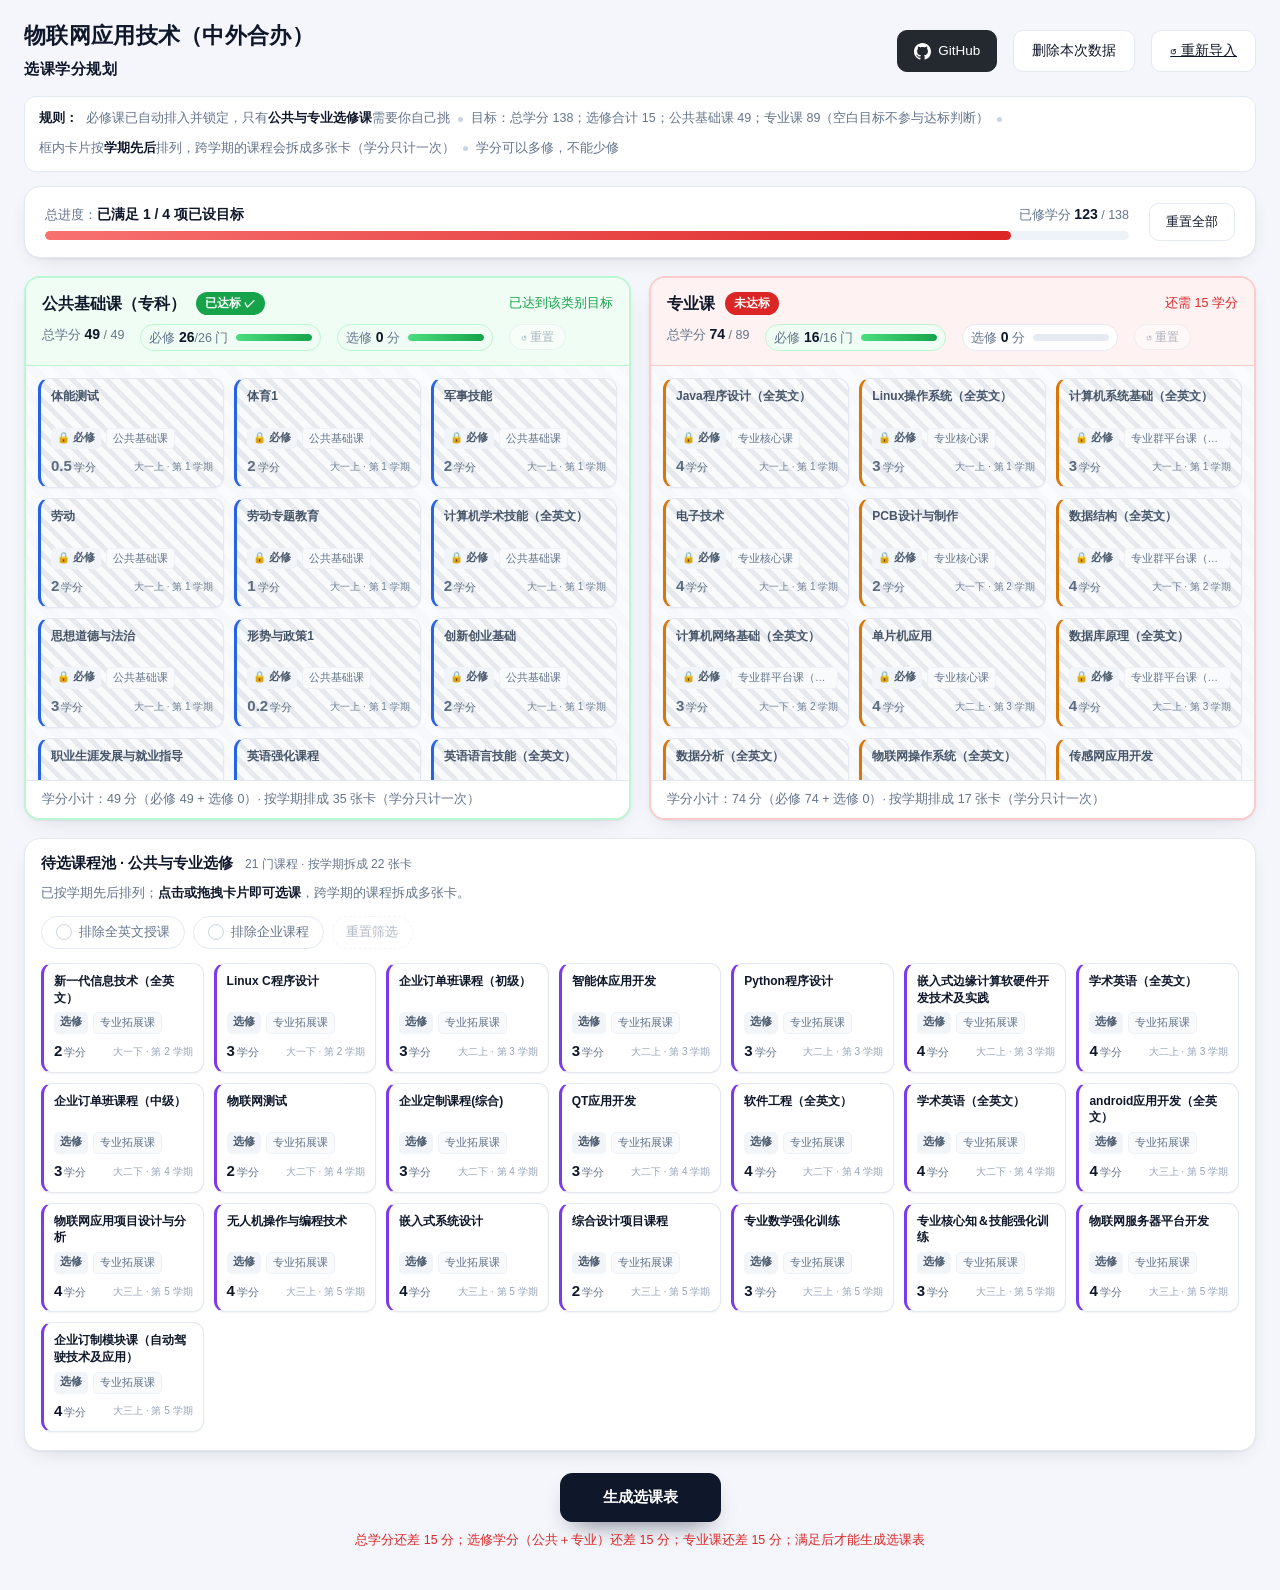
==== commit 3e60ea6a: "Add files via upload" ====
--- a/index.html
+++ b/index.html
@@ -506,7 +506,7 @@
   <header class="page-head">
     <div class="page-head-text">
       <h1 class="page-title" id="page-title">物联网应用技术（中外合办）</h1>
-      <p class="page-sub">服务器已清除本次课程数据；刷新或离开需重新导入</p>
+      <p class="page-sub">选课学分规划</p>
     </div>
     <a class="gh-btn" id="btn-github" href="https://github.com/AkariYueChan/EnoughPoints"
        target="_blank" rel="noopener noreferrer"
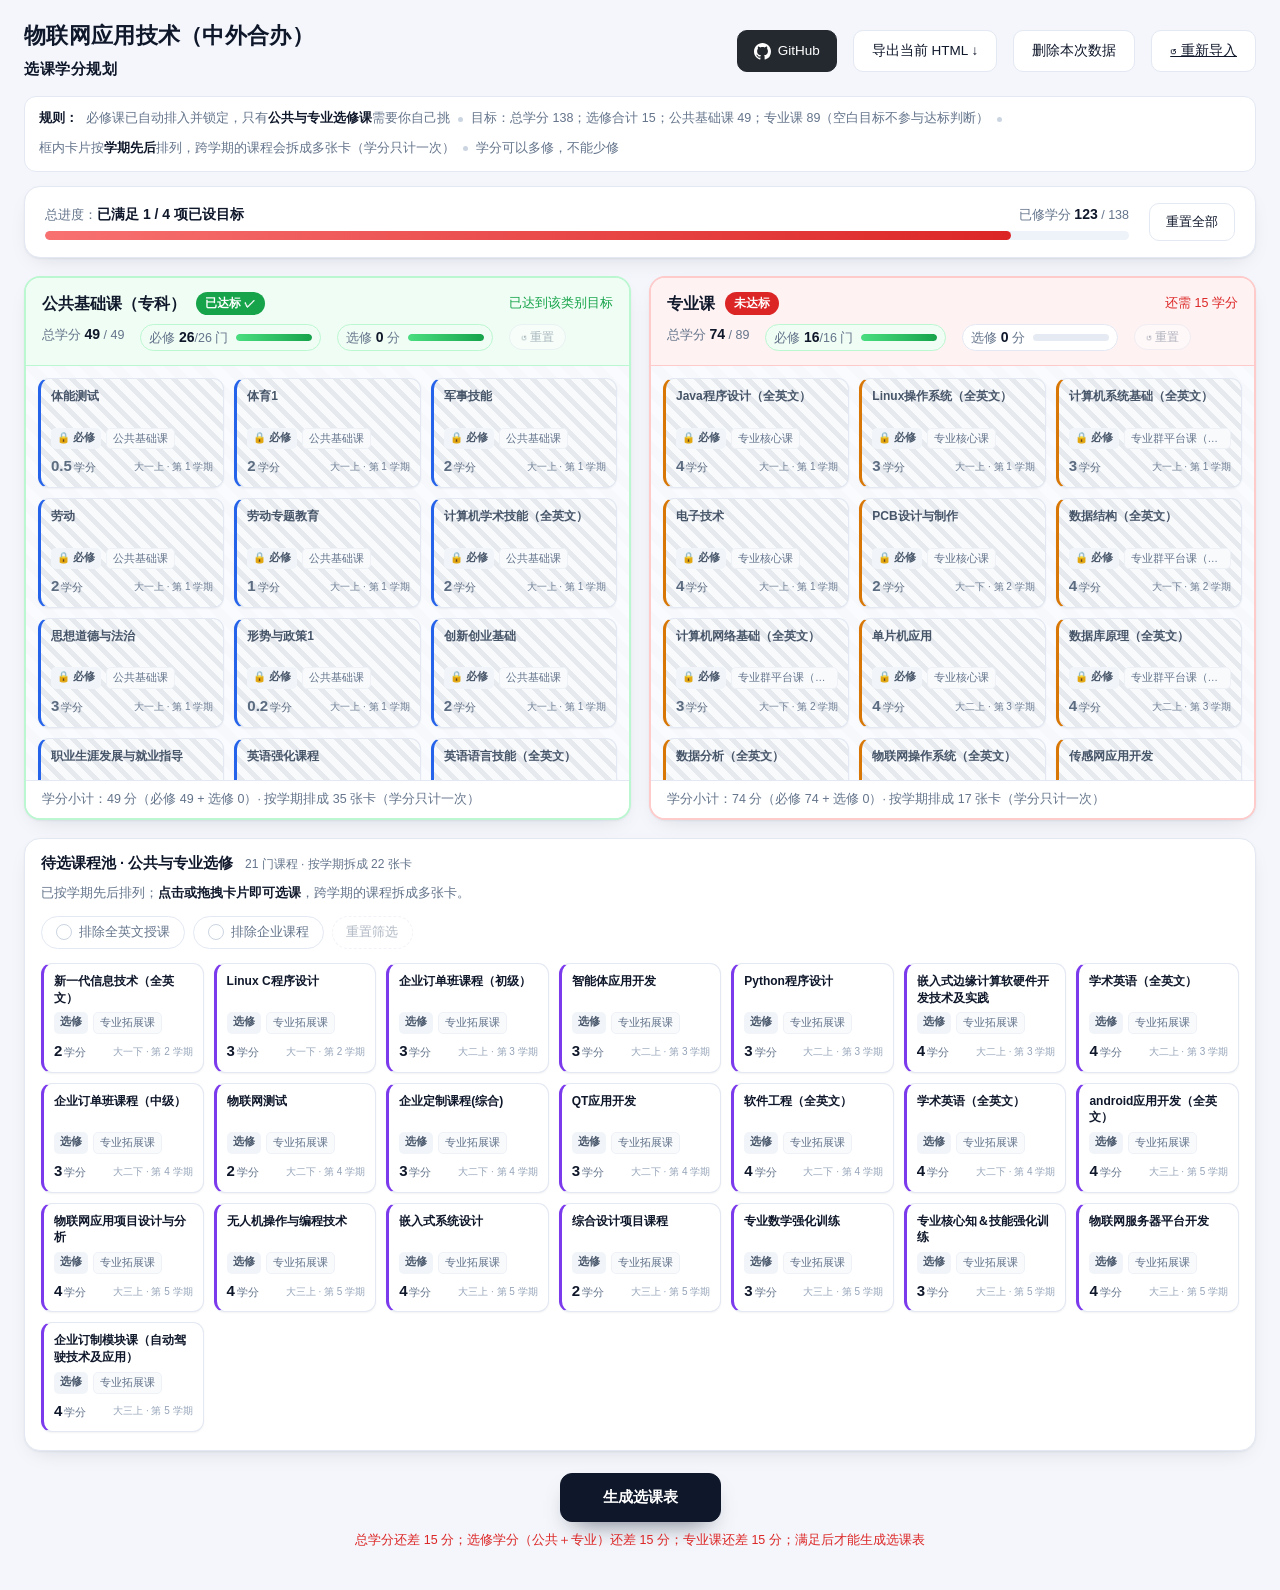
==== commit e8587d01: "加入保存html按钮" ====
--- a/index.html
+++ b/index.html
@@ -516,6 +516,7 @@
       </svg>
       <span>GitHub</span>
     </a>
+    <button class="detail-btn" id="btn-export-html" type="button" title="保存课程、当前选课和筛选状态，离线打开后可继续规划">导出当前 HTML ↓</button>
     <button class="detail-btn" id="btn-delete-data" type="button">删除本次数据</button>
     <a class="detail-btn" id="btn-reimport" href="/"
        title="回到导入页面，重新导入一份培养方案">↺ 重新导入</a>
@@ -677,6 +678,13 @@
 </div>
 
 <script>
+/* 保存未渲染的自包含页面，导出时重新注入数据，避免累积卡片或弹窗状态。 */
+let EXPORT_TEMPLATE = (() => {
+  const page = document.documentElement.cloneNode(true);
+  page.querySelector('#course-data')?.remove();
+  page.querySelectorAll('[nonce]').forEach(el => el.removeAttribute('nonce'));
+  return '<!doctype html>\n' + page.outerHTML;
+})();
 /* =========================================================
    ★ 前后端对接说明（EnoughPoints 本地版）
    ------------------------------------------------------------------
@@ -821,6 +829,13 @@
   prevElecOk = false;
 }
 resetAll();
+if (INJECTED?.offline) {
+  COURSES.forEach(c => {
+    if (!isLocked(c) && INJECTED.place?.[c.id] === c.cat) PLACE[c.id] = c.cat;
+  });
+  FILTERS.forEach(f => FILTER_ON[f.key] = INJECTED.filters?.[f.key] === true);
+}
+const IS_OFFLINE = location.protocol === 'file:' || INJECTED?.offline === true;
 
 const $ = id => document.getElementById(id);
 const r1 = n => Math.round(n * 100) / 100;        // 显示最多两位小数；判定使用整数百分之一学分
@@ -1491,10 +1506,46 @@
   document.title=`${PLAN_NAME} · 选课学分规划`;
 }
 
+/* 导出独立 HTML，Excel 文本不能成为脚本或 HTML 标签。 */
+function exportCurrentHTML(){
+  try {
+    const page = new DOMParser().parseFromString(EXPORT_TEMPLATE, 'text/html');
+    const data = page.createElement('script');
+    data.id = 'course-data';
+    data.textContent = 'window.__ENOUGH_POINTS__=' + JSON.stringify({
+      name: PLAN_NAME, courses: COURSES, goal: GOAL,
+      place: PLACE, filters: FILTER_ON, offline: true
+    }).replace(/</g, '\\u003c') + ';';
+    page.querySelector('script').before(data);
+    const blob = new Blob(['<!doctype html>\n' + page.documentElement.outerHTML],
+      {type:'text/html;charset=utf-8'});
+    const url = URL.createObjectURL(blob);
+    const link = document.createElement('a');
+    link.href = url;
+    link.download = (PLAN_NAME.replace(/[\\/:*?"<>|\x00-\x1f]/g, '_').trim() || 'EnoughPoints') + '-离线规划.html';
+    document.body.appendChild(link);
+    link.click();
+    link.remove();
+    setTimeout(() => URL.revokeObjectURL(url), 10000);
+    toast('已导出离线网页；后续修改请再次导出保存');
+  } catch (e) {
+    toast('导出失败，请重试或检查浏览器下载设置');
+    console.error('HTML export failed', e);
+  }
+}
+$('btn-export-html').addEventListener('click', exportCurrentHTML);
+if (IS_OFFLINE) {
+  $('btn-reimport').remove();
+  $('btn-delete-data').textContent = '清空当前页面';
+  document.querySelector('.page-sub').textContent = '离线规划 · 修改后请再次导出 HTML 保存；清空页面不会删除已下载文件';
+}
+FILTERS.forEach(f => $(f.btn)?.setAttribute('aria-pressed', String(FILTER_ON[f.key])));
+
 /* 数据仅保留在当前页面；退出时清空内存与 DOM，禁止后退缓存恢复。 */
 function clearPageData(){
   COURSES.length = 0;
   Object.keys(PLACE).forEach(id => delete PLACE[id]);
+  EXPORT_TEMPLATE = '';
   INJECTED = null;
   PLAN_NAME = '';
   delete window.__ENOUGH_POINTS__;
@@ -1504,13 +1555,14 @@
 }
 $('btn-delete-data').addEventListener('click', () => {
   clearPageData();
-  location.replace('/');
+  if (IS_OFFLINE) document.body.textContent = '当前页面已清空。已下载的 HTML 文件仍保留，请自行删除不再需要的文件。';
+  else location.replace('/');
 });
 window.addEventListener('pagehide', clearPageData);
-window.addEventListener('pageshow', e => { if(e.persisted) location.replace('/'); });
+window.addEventListener('pageshow', e => { if(e.persisted) { if (IS_OFFLINE) location.reload(); else location.replace('/'); } });
 document.getElementById('course-data')?.remove();
 delete window.__ENOUGH_POINTS__;
-if(INJECTED) history.replaceState(null, '', '/planner');
+if(INJECTED && !IS_OFFLINE) history.replaceState(null, '', '/planner');
 
 /* ================= 启动 ================= */
 applyGoal();
